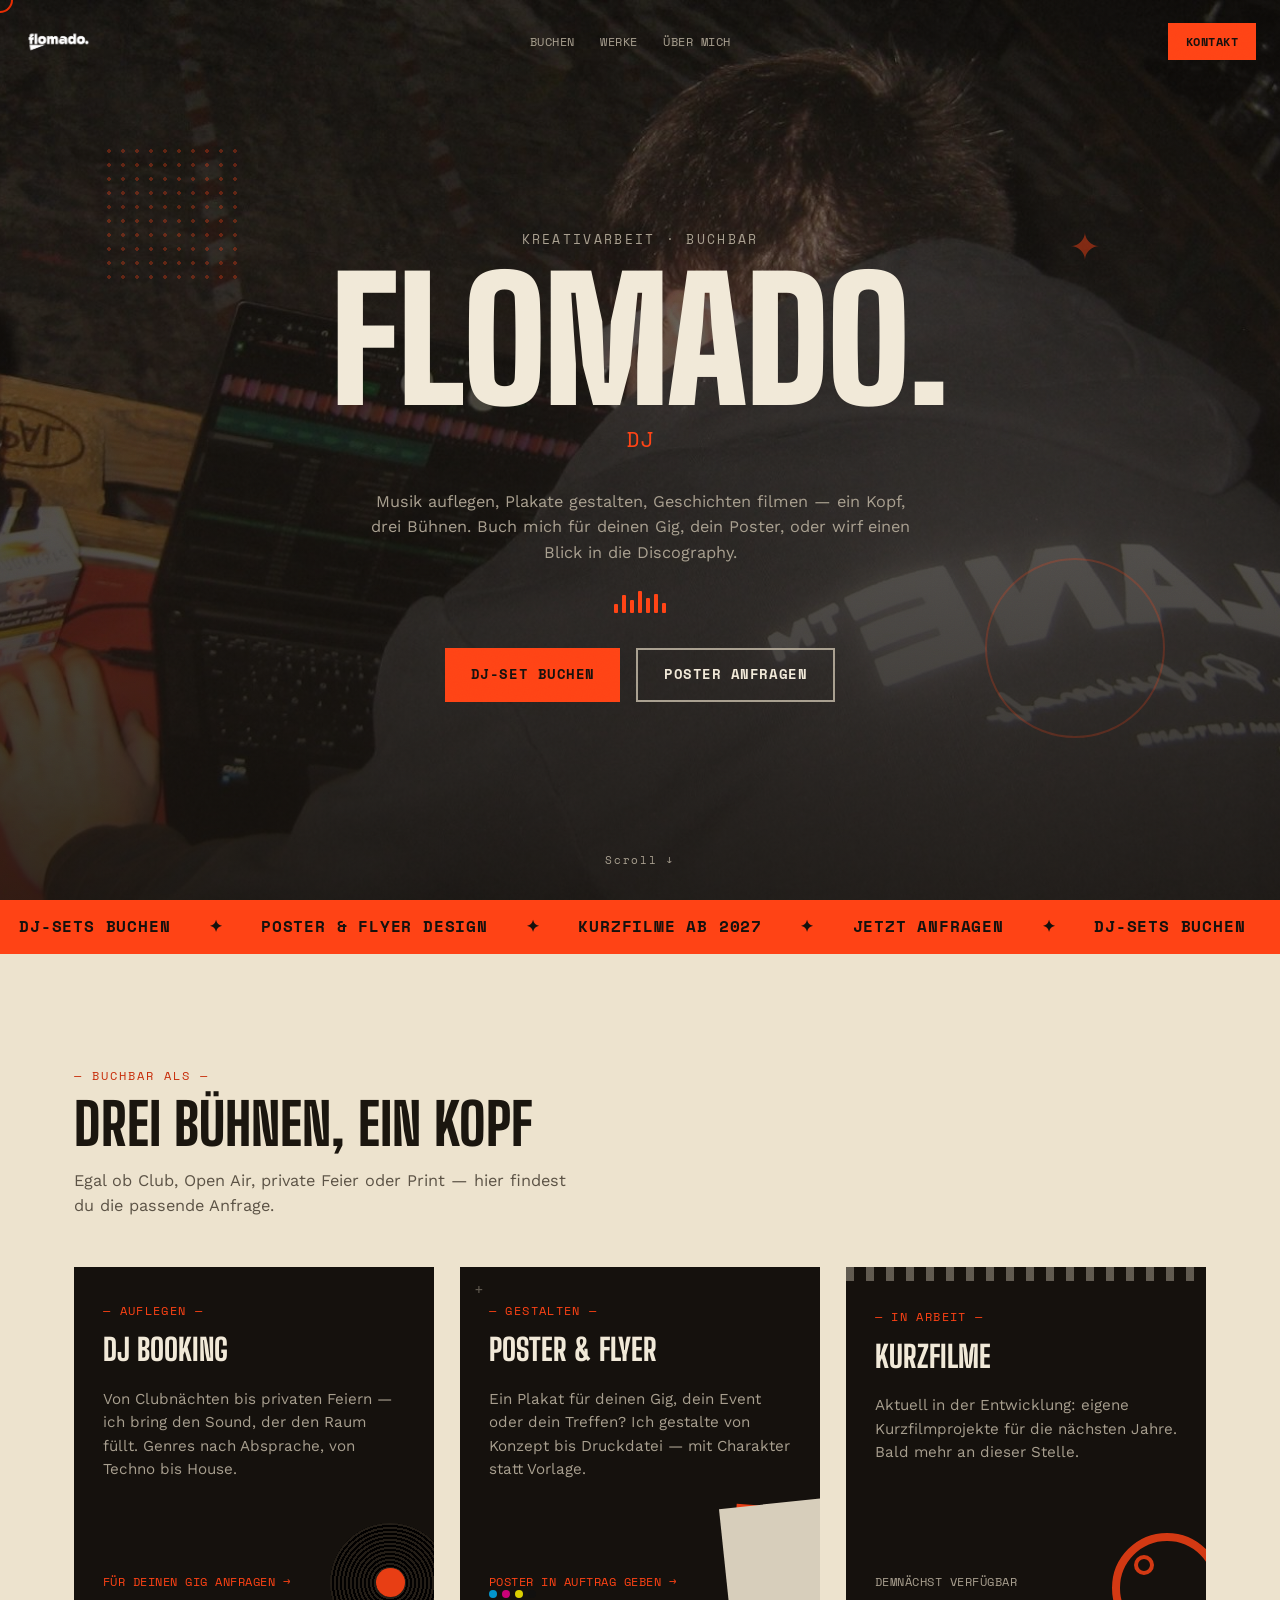
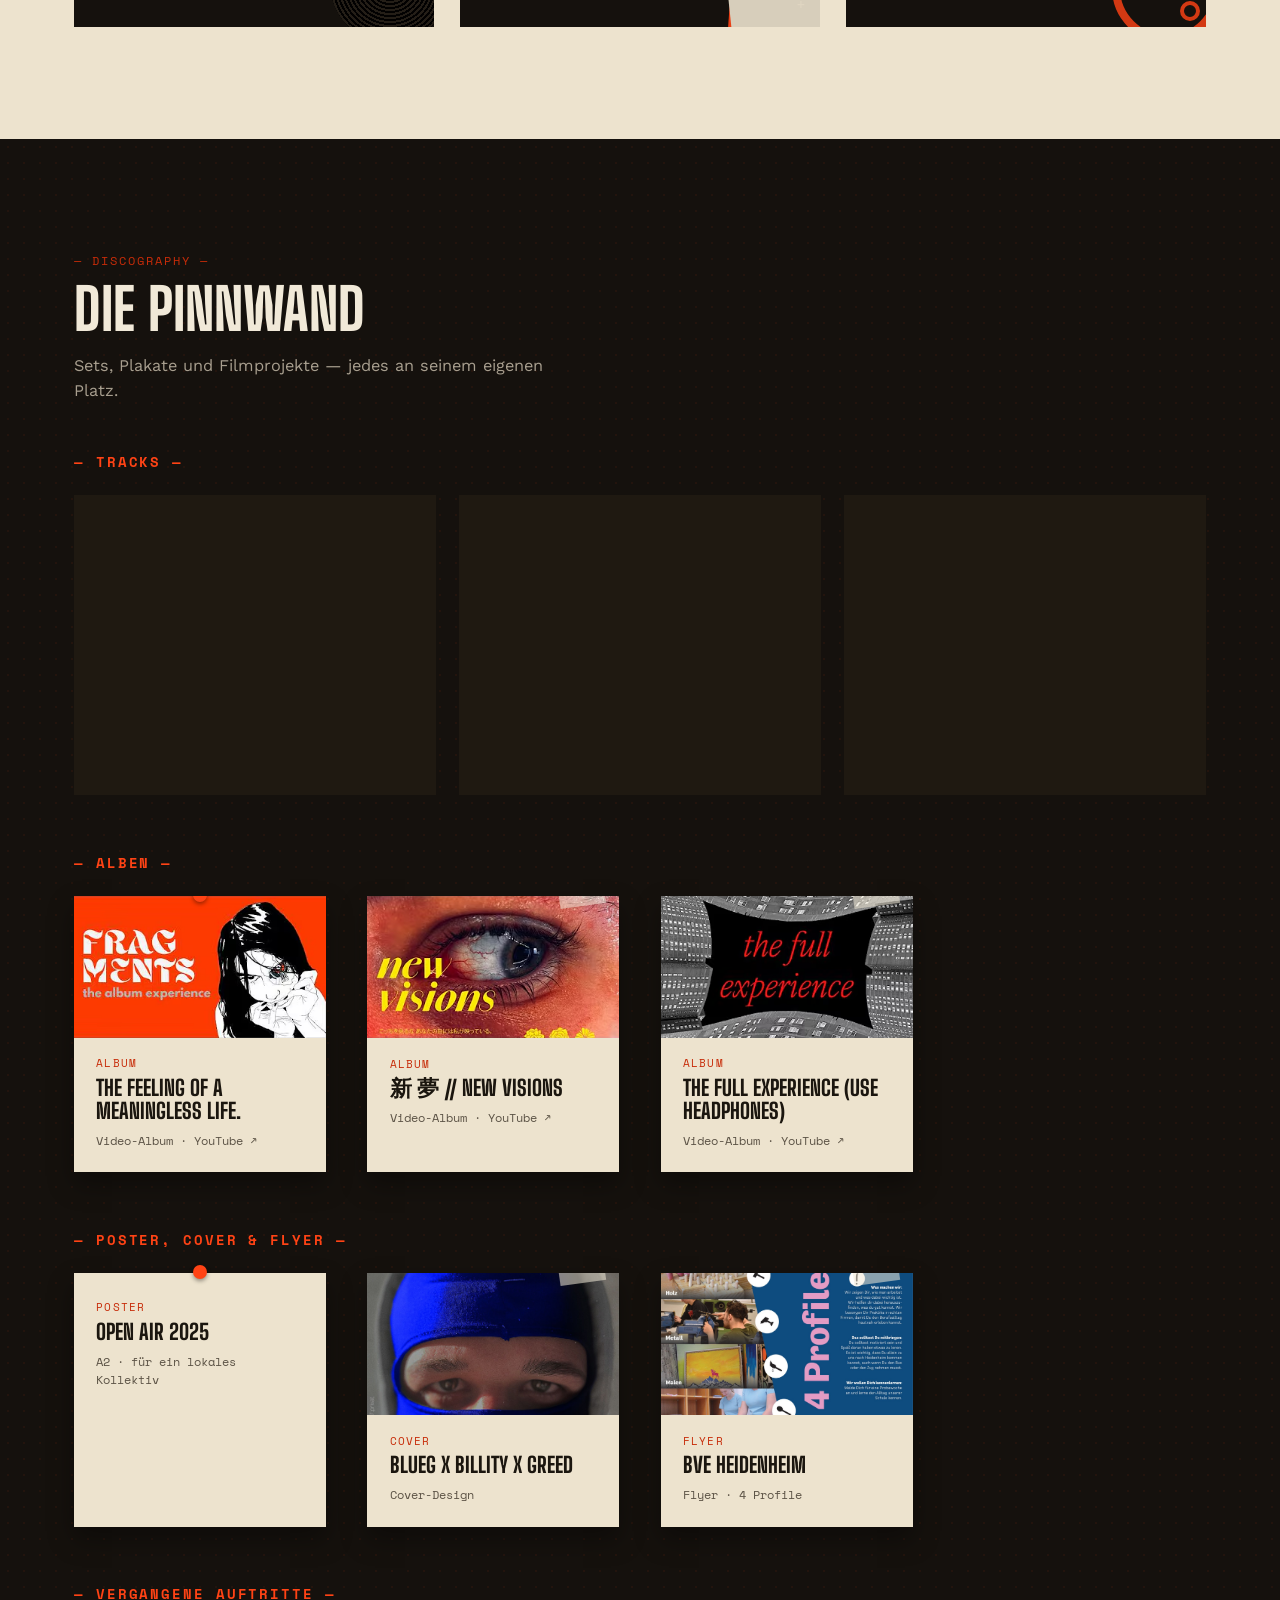
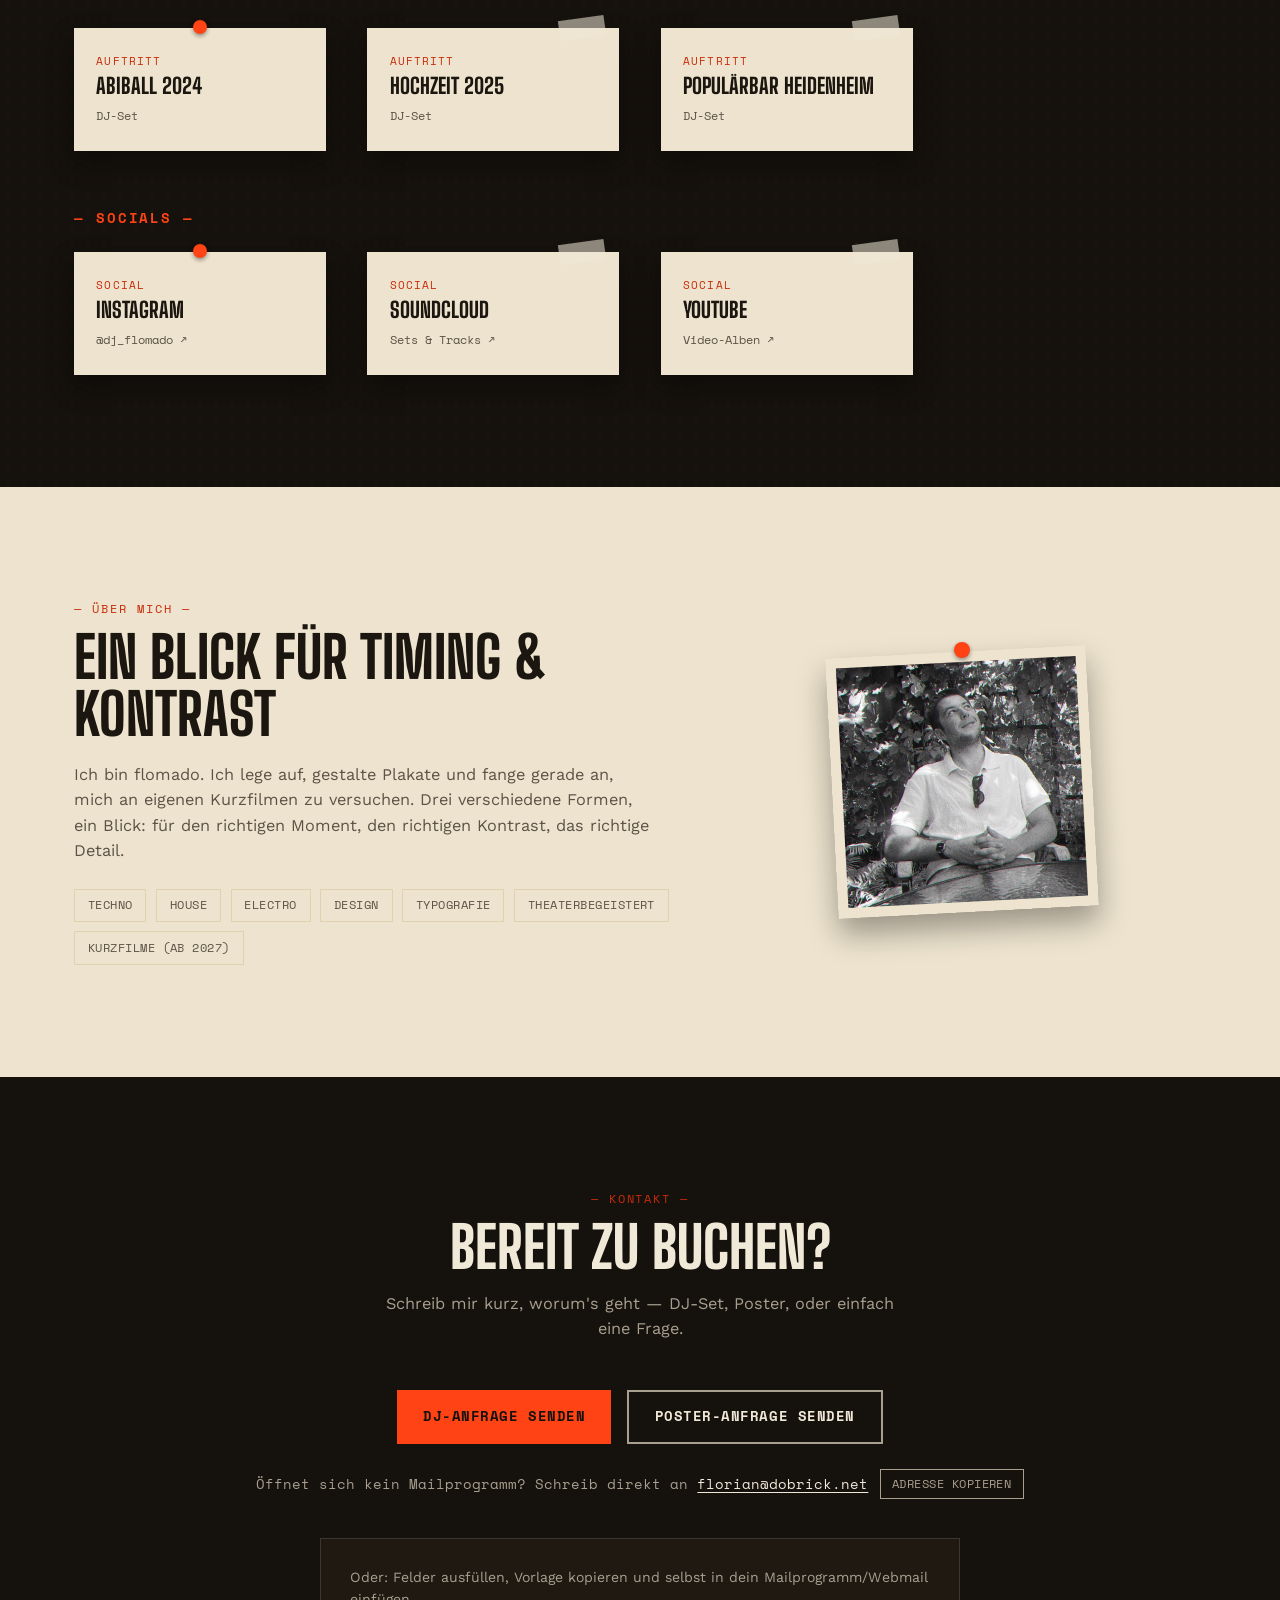
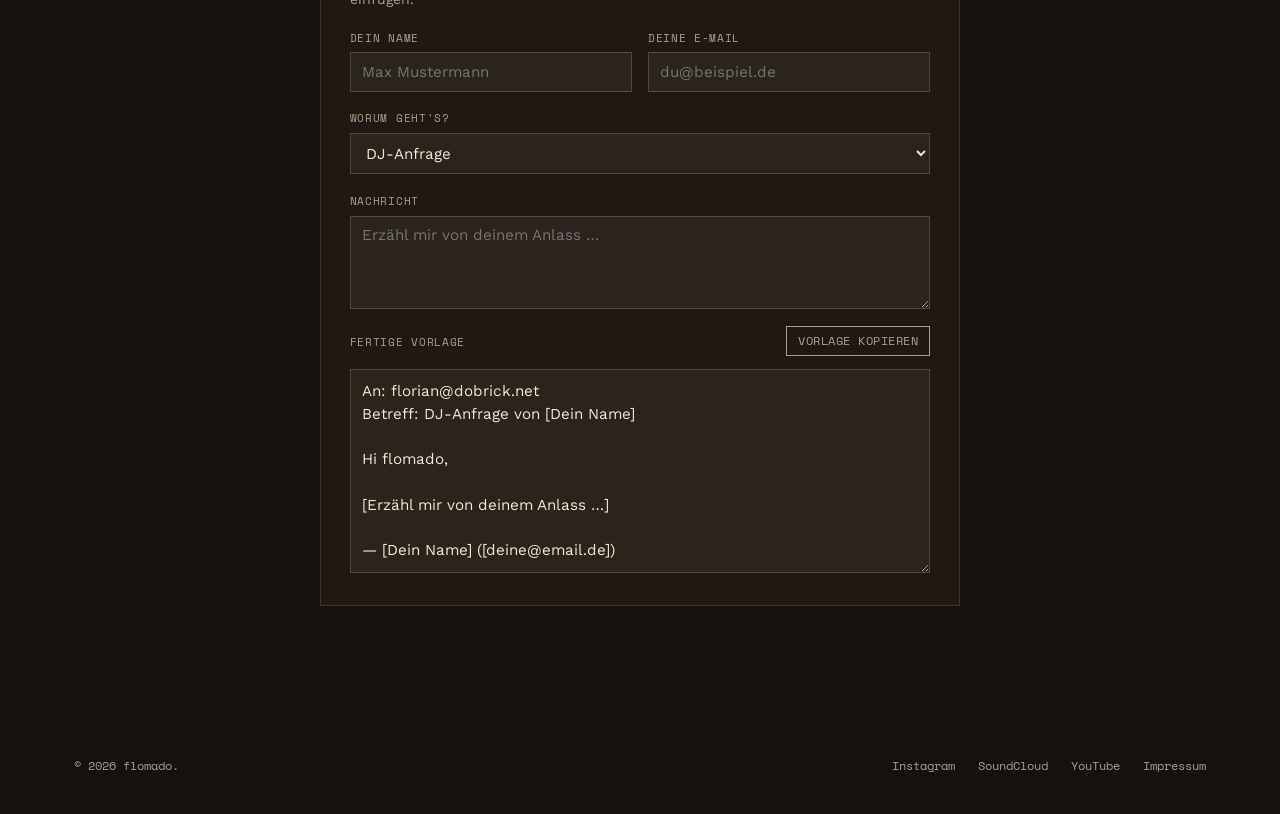
==== index.html @ 6c59514d "Smooth out mousemove-driven animations .btn and .nav__cta had no transform in their transition list," ====
<!DOCTYPE html>
<html lang="de">
<head>
<meta charset="UTF-8">
<meta name="viewport" content="width=device-width, initial-scale=1.0">
<title>flomado. — DJ, Posterdesign &amp; Film</title>
<meta name="description" content="flomado. — buchbar als DJ und Posterdesigner, mit Discography aus Tracks, Plakaten und kommenden Kurzfilmen.">
<link rel="preconnect" href="https://fonts.googleapis.com">
<link rel="preconnect" href="https://fonts.gstatic.com" crossorigin>
<link href="https://fonts.googleapis.com/css2?family=Big+Shoulders+Display:wght@600;700;800;900&family=Work+Sans:wght@400;500;600;700&family=Space+Mono:wght@400;700&display=swap" rel="stylesheet">
<style>
  :root{
    --ink:#15110d;
    --ink-2:#1f1911;
    --paper:#ede3ce;
    --paper-2:#e0d2af;
    --blaze:#ff4315;
    --blaze-2:#c72c09;
    --text-ink:#1b160f;
    --text-ink-muted:#5c5346;
    --text-paper:#f1e9d8;
    --text-paper-muted:#a89f8f;
    --container:1180px;
    --font-display:'Big Shoulders Display', sans-serif;
    --font-body:'Work Sans', sans-serif;
    --font-mono:'Space Mono', monospace;
  }

  *,*::before,*::after{box-sizing:border-box;}
  html{scroll-behavior:smooth;}
  body{
    margin:0;
    background:var(--paper);
    color:var(--text-ink);
    font-family:var(--font-body);
    line-height:1.55;
    overflow-x:hidden;
  }
  img,svg{display:block;max-width:100%;}
  a{color:inherit;text-decoration:none;}
  button{font:inherit;color:inherit;background:none;border:none;cursor:pointer;}
  h1,h2,h3,p{margin:0;}
  ::selection{background:var(--blaze);color:var(--ink);}
  *:focus-visible{outline:3px solid var(--blaze);outline-offset:3px;}

  .wrap{max-width:var(--container);margin-inline:auto;padding-inline:1.5rem;}

  /* custom cursor */
  .cursor{
    position:fixed;top:0;left:0;width:26px;height:26px;
    border:2px solid var(--blaze);border-radius:50%;
    pointer-events:none;z-index:999;
    transform:translate(-50%,-50%);
    transition:width .2s,height .2s,background .2s;
    mix-blend-mode:difference;
    will-change:transform;
  }
  .cursor.is-active{width:54px;height:54px;background:var(--blaze);}

  /* grain overlay */
  .grain{
    position:fixed;inset:0;pointer-events:none;z-index:998;opacity:.06;mix-blend-mode:overlay;
    background-image:url("data:image/svg+xml,%3Csvg xmlns='http://www.w3.org/2000/svg'%3E%3Cfilter id='n'%3E%3CfeTurbulence type='fractalNoise' baseFrequency='0.85' numOctaves='2' stitchTiles='stitch'/%3E%3C/filter%3E%3Crect width='100%25' height='100%25' filter='url(%23n)'/%3E%3C/svg%3E");
    background-size:160px 160px;
  }

  /* nav */
  .nav{
    position:fixed;top:0;left:0;right:0;z-index:100;
    display:flex;align-items:center;justify-content:space-between;
    padding:1.1rem 1.5rem;
    background:transparent;
    transition:background .3s, backdrop-filter .3s;
  }
  .nav.is-scrolled{background:rgba(21,17,13,.88);backdrop-filter:blur(6px);}
  .nav__logo{display:flex;align-items:center;}
  .nav__logo img{height:48px;width:auto;display:block;}
  .nav__links{display:flex;gap:1.6rem;}
  .nav__links a{font-family:var(--font-mono);font-size:.78rem;letter-spacing:.04em;color:var(--text-paper-muted);text-transform:uppercase;transition:color .2s;}
  .nav__links a:hover{color:var(--blaze);}
  .nav__cta{
    font-family:var(--font-mono);font-size:.78rem;letter-spacing:.04em;text-transform:uppercase;
    background:var(--blaze);color:var(--ink);padding:.55rem 1.1rem;font-weight:700;display:inline-block;
    transition:transform .25s cubic-bezier(.22,1,.36,1);
  }
  @media (max-width:720px){.nav__links{display:none;}}

  /* hero */
  .hero{
    position:relative;min-height:100svh;
    display:flex;flex-direction:column;align-items:center;justify-content:center;
    text-align:center;color:var(--text-paper);
    overflow:hidden;padding:6rem 1.5rem 4rem;
    background:linear-gradient(180deg, rgba(21,17,13,.55), rgba(21,17,13,.88)), url('images/flomado-set.jpg');
    background-size:cover;background-position:center 32%;
  }
  .hero__shape{position:absolute;pointer-events:none;transition:transform .4s cubic-bezier(.22,1,.36,1);will-change:transform;}
  .hero__shape--dots{top:16%;left:8%;width:140px;height:140px;background-image:radial-gradient(var(--blaze) 2px, transparent 2px);background-size:14px 14px;opacity:.3;}
  .hero__shape--ring{bottom:18%;right:9%;width:180px;height:180px;border:2px solid var(--blaze);border-radius:50%;opacity:.22;}
  .hero__shape--star{top:24%;right:14%;font-family:var(--font-mono);font-size:2.4rem;color:var(--blaze);opacity:.45;}

  .hero__eyebrow{font-family:var(--font-mono);text-transform:uppercase;letter-spacing:.18em;font-size:.8rem;color:var(--text-paper-muted);margin-bottom:1.2rem;}
  .hero__name{
    font-family:var(--font-display);font-weight:900;text-transform:uppercase;
    font-size:clamp(3.6rem, 15vw, 10.5rem);line-height:.86;letter-spacing:-.01em;
  }
  .hero__roles{height:2.6rem;overflow:hidden;position:relative;margin-top:.5rem;width:100%;
    font-family:var(--font-mono);font-size:clamp(1rem,2.6vw,1.4rem);letter-spacing:.05em;text-transform:uppercase;color:var(--blaze);}
  .hero__role{position:absolute;left:50%;top:0;transform:translate(-50%,60%);opacity:0;
    transition:transform .65s cubic-bezier(.22,1,.36,1),opacity .5s ease;white-space:nowrap;}
  .hero__role.is-current{transform:translate(-50%,0%);opacity:1;}
  .hero__role.is-prev{transform:translate(-50%,-60%);opacity:0;}

  .hero__sub{max-width:34rem;margin:1.6rem auto 0;color:var(--text-paper-muted);font-size:1.02rem;}
  .eq{display:flex;justify-content:center;align-items:flex-end;gap:4px;height:22px;margin:1.6rem 0 0;}
  .eq span{width:4px;background:var(--blaze);border-radius:1px;animation:eq 1.2s ease-in-out infinite;}
  .eq span:nth-child(1){height:40%;animation-delay:-1.1s;}
  .eq span:nth-child(2){height:80%;animation-delay:-.9s;}
  .eq span:nth-child(3){height:55%;animation-delay:-.7s;}
  .eq span:nth-child(4){height:100%;animation-delay:-.5s;}
  .eq span:nth-child(5){height:65%;animation-delay:-.3s;}
  .eq span:nth-child(6){height:85%;animation-delay:-.15s;}
  .eq span:nth-child(7){height:45%;animation-delay:0s;}
  @keyframes eq{0%,100%{transform:scaleY(.3);}50%{transform:scaleY(1);}}
  .hero__ctas{display:flex;gap:1rem;flex-wrap:wrap;justify-content:center;margin-top:2.2rem;}
  .btn{font-family:var(--font-mono);text-transform:uppercase;letter-spacing:.04em;font-size:.85rem;font-weight:700;
    padding:.9rem 1.6rem;display:inline-flex;align-items:center;gap:.5rem;
    transition:background .2s,color .2s,border-color .2s,transform .25s cubic-bezier(.22,1,.36,1);}
  .btn--solid{background:var(--blaze);color:var(--ink);}
  .btn--solid:hover{background:var(--text-paper);}
  .btn--outline{border:2px solid var(--text-paper-muted);color:var(--text-paper);}
  .btn--outline:hover{border-color:var(--blaze);color:var(--blaze);}

  .hero__scroll{position:absolute;bottom:2rem;left:50%;transform:translateX(-50%);
    font-family:var(--font-mono);font-size:.7rem;letter-spacing:.15em;color:var(--text-paper-muted);
    display:flex;flex-direction:column;align-items:center;gap:.4rem;animation:bob 2.4s ease-in-out infinite;}
  @keyframes bob{0%,100%{transform:translate(-50%,0);}50%{transform:translate(-50%,8px);}}

  /* marquee */
  .marquee{background:var(--blaze);overflow:hidden;padding:.9rem 0;}
  .marquee__track{display:flex;width:max-content;animation:marquee 22s linear infinite;}
  .marquee__group{display:flex;flex-shrink:0;}
  .marquee__group span{font-family:var(--font-mono);font-weight:700;text-transform:uppercase;letter-spacing:.05em;
    font-size:1rem;color:var(--ink);padding:0 1.2rem;white-space:nowrap;}
  @keyframes marquee{from{transform:translateX(0);}to{transform:translateX(-50%);}}

  /* sections */
  .section{padding:7rem 0;}
  .section__head{max-width:38rem;margin-bottom:3rem;}
  .section__eyebrow{font-family:var(--font-mono);text-transform:uppercase;letter-spacing:.16em;font-size:.78rem;color:var(--blaze-2);margin-bottom:.6rem;}
  .section__title{font-family:var(--font-display);font-weight:800;text-transform:uppercase;font-size:clamp(2.2rem,5vw,3.6rem);line-height:1;}
  .section__text{margin-top:1rem;color:var(--text-ink-muted);font-size:1.02rem;max-width:32rem;}

  .cards{display:grid;grid-template-columns:repeat(3,1fr);gap:1.6rem;}
  @media (max-width:920px){.cards{grid-template-columns:1fr;}}
  .card{background:var(--ink);color:var(--text-paper);padding:2.2rem 1.8rem;position:relative;overflow:hidden;
    display:flex;flex-direction:column;min-height:360px;}
  .card__eyebrow{font-family:var(--font-mono);font-size:.72rem;letter-spacing:.12em;text-transform:uppercase;color:var(--blaze);}
  .card__title{font-family:var(--font-display);font-weight:800;text-transform:uppercase;font-size:1.9rem;margin-top:.4rem;}
  .card__text{margin-top:.9rem;color:var(--text-paper-muted);font-size:.95rem;flex:1;}
  .card__cta{margin-top:1.4rem;font-family:var(--font-mono);font-size:.78rem;text-transform:uppercase;letter-spacing:.04em;color:var(--blaze);display:inline-flex;align-items:center;gap:.4rem;transition:color .2s;}
  .card__cta:hover{color:var(--text-paper);}
  .card__visual{position:absolute;right:-1rem;bottom:-1rem;opacity:.9;}
  .crop{position:absolute;font-family:var(--font-mono);font-size:1rem;color:var(--text-paper-muted);opacity:.5;line-height:1;}
  .crop--tl{top:.9rem;left:.9rem;}
  .crop--br{bottom:.9rem;right:.9rem;}
  .cmyk{display:flex;gap:5px;position:absolute;left:1.8rem;bottom:1.8rem;}
  .cmyk span{width:8px;height:8px;border-radius:50%;opacity:.85;}

  .vinyl{width:120px;height:120px;border-radius:50%;position:relative;
    background:repeating-radial-gradient(circle at center, #000 0 2px, #262019 2px 4px);
    animation:spin 6s linear infinite;}
  .vinyl::after{content:'';position:absolute;inset:38%;background:var(--blaze);border-radius:50%;}
  @keyframes spin{to{transform:rotate(360deg);}}

  .poster-mock{width:110px;height:140px;position:relative;}
  .poster-mock span{position:absolute;inset:0;background:var(--paper);transform:rotate(-6deg);transition:transform .4s;}
  .poster-mock span:nth-child(2){background:var(--blaze);transform:rotate(4deg) translate(6px,4px);z-index:-1;}
  .card:hover .poster-mock span:first-child{transform:rotate(-14deg) translate(-8px,-6px);}

  .reel{width:110px;height:110px;border-radius:50%;border:8px solid var(--blaze);position:relative;opacity:.9;}
  .reel::before,.reel::after{content:'';position:absolute;width:20px;height:20px;background:var(--ink);border:4px solid var(--blaze);border-radius:50%;}
  .reel::before{top:14px;left:14px;}
  .reel::after{bottom:14px;right:14px;}
  .card--film .card__cta{color:var(--text-paper-muted);}
  .card--film{padding-top:2.6rem;}
  .card--film::before{content:'';position:absolute;top:0;left:0;right:0;height:14px;background-image:repeating-linear-gradient(to right, var(--paper) 0 8px, transparent 8px 20px);opacity:.35;}

  /* discography wall */
  .wall-section{background:var(--ink);color:var(--text-paper);position:relative;}
  .wall-section::before{content:'';position:absolute;inset:0;pointer-events:none;opacity:.06;background-image:radial-gradient(var(--blaze) 1px, transparent 1px);background-size:16px 16px;}
  .wall-section .wrap{position:relative;z-index:1;}
  .wall-section .section__title{color:var(--text-paper);}
  .wall-section .section__text{color:var(--text-paper-muted);}

  .wall-group{margin-bottom:3.6rem;}
  .wall-group:last-child{margin-bottom:0;}
  .wall-group__title{font-family:var(--font-mono);text-transform:uppercase;letter-spacing:.14em;font-size:.85rem;color:var(--blaze);margin-bottom:1.4rem;}

  .track-grid{display:grid;grid-template-columns:repeat(3,1fr);gap:1.4rem;}
  @media (max-width:820px){.track-grid{grid-template-columns:1fr;}}
  .track-embed{background:var(--ink-2);overflow:hidden;line-height:0;}
  .track-embed iframe{display:block;border:none;width:100%;}

  .wall{display:grid;grid-template-columns:repeat(auto-fill,minmax(230px,1fr));gap:2.6rem;}
  .flyer{display:block;background:var(--paper);color:var(--text-ink);padding:1.6rem 1.4rem;position:relative;
    transform:rotate(var(--r,-2deg));transition:transform .25s ease;box-shadow:0 12px 24px rgba(0,0,0,.35);}
  .flyer::before{content:'';position:absolute;top:-8px;left:50%;transform:translateX(-50%);
    width:14px;height:14px;border-radius:50%;background:var(--blaze);box-shadow:0 2px 4px rgba(0,0,0,.4);}
  .flyer--tape::before{display:none;}
  .flyer--tape::after{content:'';position:absolute;top:-10px;right:14px;width:46px;height:20px;
    background:rgba(241,233,216,.55);transform:rotate(-8deg);}
  .flyer__eyebrow{font-family:var(--font-mono);font-size:.68rem;letter-spacing:.1em;text-transform:uppercase;color:var(--blaze-2);}
  .flyer__title{font-family:var(--font-display);font-weight:800;text-transform:uppercase;font-size:1.35rem;margin-top:.3rem;line-height:1.05;}
  .flyer__meta{font-family:var(--font-mono);font-size:.72rem;color:var(--text-ink-muted);margin-top:.6rem;}

  .flyer--album{padding:0;overflow:hidden;}
  .flyer--album .flyer__cover{width:100%;aspect-ratio:16/9;object-fit:cover;display:block;}
  .flyer--album .flyer__eyebrow{margin-top:1.1rem;padding-inline:1.4rem;}
  .flyer--album .flyer__title{padding-inline:1.4rem;}
  .flyer--album .flyer__meta{padding:0 1.4rem 1.4rem;}

  /* about */
  .about{display:grid;grid-template-columns:1.1fr .9fr;gap:3rem;align-items:center;}
  @media (max-width:820px){.about{grid-template-columns:1fr;}}
  .about__tags{display:flex;flex-wrap:wrap;gap:.6rem;margin-top:1.6rem;}
  .tag{font-family:var(--font-mono);font-size:.74rem;text-transform:uppercase;letter-spacing:.04em;border:1px solid var(--paper-2);padding:.4rem .8rem;color:var(--text-ink-muted);}
  .about__photo{max-width:260px;margin-inline:auto;position:relative;}
  .about__photo::before{content:'';position:absolute;top:-10px;left:50%;transform:translateX(-50%);width:16px;height:16px;border-radius:50%;background:var(--blaze);box-shadow:0 2px 4px rgba(0,0,0,.4);z-index:2;}
  .about__photo img{width:100%;display:block;border:10px solid var(--paper);box-shadow:0 16px 30px rgba(0,0,0,.35);transform:rotate(-3deg);transition:transform .3s;}
  .about__photo:hover img{transform:rotate(0deg) scale(1.02);}

  /* contact */
  .contact{background:var(--ink);color:var(--text-paper);text-align:center;}
  .contact .section__head{margin-inline:auto;}
  .contact .section__title{color:var(--text-paper);}
  .contact .section__text{color:var(--text-paper-muted);margin-inline:auto;}
  .contact__ctas{display:flex;gap:1rem;justify-content:center;flex-wrap:wrap;margin-top:2rem;}
  .contact__fallback{margin-top:1.6rem;font-family:var(--font-mono);font-size:.85rem;color:var(--text-paper-muted);
    display:flex;gap:.7rem;align-items:center;justify-content:center;flex-wrap:wrap;}
  .contact__fallback a{color:var(--text-paper);text-decoration:underline;text-underline-offset:3px;}
  .contact__fallback a:hover{color:var(--blaze);}
  .copy-btn{border:1px solid var(--text-paper-muted);color:var(--text-paper-muted);padding:.3rem .7rem;font-family:inherit;font-size:.75rem;
    text-transform:uppercase;letter-spacing:.04em;transition:border-color .2s,color .2s;}
  .copy-btn:hover{border-color:var(--blaze);color:var(--blaze);}
  .copy-btn.is-copied{border-color:var(--blaze);color:var(--blaze);}

  .mail-template{
    margin:2.4rem auto 0;max-width:640px;text-align:left;
    background:var(--ink-2);border:1px solid rgba(241,233,216,.14);padding:1.8rem 1.8rem 2rem;
  }
  .mail-template__intro{font-size:.88rem;color:var(--text-paper-muted);margin:0;}
  .mail-template__row{display:grid;grid-template-columns:1fr 1fr;gap:1rem;}
  @media (max-width:560px){.mail-template__row{grid-template-columns:1fr;}}
  .mail-template label{
    display:flex;flex-direction:column;gap:.4rem;margin-top:1.1rem;
    font-family:var(--font-mono);font-size:.7rem;text-transform:uppercase;letter-spacing:.06em;color:var(--text-paper-muted);
  }
  .mail-template input,.mail-template select,.mail-template textarea{
    font-family:var(--font-body);font-size:.95rem;color:var(--text-paper);
    background:rgba(241,233,216,.05);border:1px solid rgba(241,233,216,.18);padding:.6rem .7rem;resize:vertical;
  }
  .mail-template input:focus,.mail-template select:focus,.mail-template textarea:focus{outline:none;border-color:var(--blaze);}
  .mail-template__output-label{display:flex;align-items:center;justify-content:space-between;gap:1rem;flex-wrap:wrap;}
  .mail-template__output{
    width:100%;margin-top:.4rem;font-family:var(--font-mono);font-size:.8rem;line-height:1.5;
    background:rgba(0,0,0,.28);color:var(--text-paper-muted);white-space:pre-wrap;
  }

  footer{background:var(--ink);color:var(--text-paper-muted);padding:2.4rem 0;font-family:var(--font-mono);font-size:.78rem;}
  .footer__row{display:flex;justify-content:space-between;flex-wrap:wrap;gap:1rem;align-items:center;}
  .footer__links a{color:var(--text-paper-muted);margin-left:1rem;transition:color .2s;}
  .footer__links a:hover{color:var(--blaze);}

  .reveal{opacity:0;transform:translateY(24px);transition:opacity .7s ease,transform .7s ease;}
  .reveal.is-visible{opacity:1;transform:translateY(0);}

  @media (prefers-reduced-motion: reduce){
    html{scroll-behavior:auto;}
    .marquee__track{animation:none;}
    .marquee__group:nth-child(2){display:none;}
    .vinyl{animation:none;}
    .eq span{animation:none;}
    .hero__scroll{animation:none;}
    .reveal{opacity:1;transform:none;transition:none;}
    .cursor{display:none;}
  }
  @media (pointer:coarse){.cursor{display:none;}}
</style>
</head>
<body>
<div class="grain"></div>
<div class="cursor" id="cursor" aria-hidden="true"></div>

<header class="nav" id="nav">
  <a href="#top" class="nav__logo"><img src="images/logo-flomado-white.png" alt="flomado."></a>
  <nav class="nav__links">
    <a href="#buchen">Buchen</a>
    <a href="#werke">Werke</a>
    <a href="#ueber-mich">Über mich</a>
  </nav>
  <a href="#kontakt" class="nav__cta magnetic">Kontakt</a>
</header>

<main id="top">
  <section class="hero">
    <div class="hero__shape hero__shape--dots" data-depth="0.6" aria-hidden="true"></div>
    <div class="hero__shape hero__shape--ring" data-depth="0.3" aria-hidden="true"></div>
    <div class="hero__shape hero__shape--star" data-depth="0.8" aria-hidden="true">✦</div>

    <p class="hero__eyebrow">Kreativarbeit · buchbar</p>
    <h1 class="hero__name">flomado.</h1>
    <div class="hero__roles" id="roleCycler">
      <span class="hero__role is-current">DJ</span>
    </div>
    <p class="hero__sub">Musik auflegen, Plakate gestalten, Geschichten filmen — ein Kopf, drei Bühnen. Buch mich für deinen Gig, dein Poster, oder wirf einen Blick in die Discography.</p>
    <div class="eq" aria-hidden="true"><span></span><span></span><span></span><span></span><span></span><span></span><span></span></div>
    <div class="hero__ctas">
      <a href="#buchen" class="btn btn--solid magnetic">DJ-Set buchen</a>
      <a href="#buchen" class="btn btn--outline magnetic">Poster anfragen</a>
    </div>
    <div class="hero__scroll">Scroll ↓</div>
  </section>

  <div class="marquee" aria-hidden="true">
    <div class="marquee__track">
      <div class="marquee__group">
        <span>DJ-Sets buchen</span><span>✦</span><span>Poster &amp; Flyer Design</span><span>✦</span><span>Kurzfilme ab 2027</span><span>✦</span><span>Jetzt anfragen</span><span>✦</span>
      </div>
      <div class="marquee__group">
        <span>DJ-Sets buchen</span><span>✦</span><span>Poster &amp; Flyer Design</span><span>✦</span><span>Kurzfilme ab 2027</span><span>✦</span><span>Jetzt anfragen</span><span>✦</span>
      </div>
    </div>
  </div>

  <section class="section" id="buchen">
    <div class="wrap">
      <div class="section__head reveal">
        <p class="section__eyebrow">— Buchbar als —</p>
        <h2 class="section__title">Drei Bühnen, ein Kopf</h2>
        <p class="section__text">Egal ob Club, Open Air, private Feier oder Print — hier findest du die passende Anfrage.</p>
      </div>

      <div class="cards">
        <article class="card reveal">
          <p class="card__eyebrow">— Auflegen —</p>
          <h3 class="card__title">DJ Booking</h3>
          <p class="card__text">Von Clubnächten bis privaten Feiern — ich bring den Sound, der den Raum füllt. Genres nach Absprache, von Techno bis House.</p>
          <a href="#kontakt" class="card__cta">Für deinen Gig anfragen →</a>
          <div class="card__visual"><div class="vinyl"></div></div>
        </article>

        <article class="card reveal">
          <span class="crop crop--tl" aria-hidden="true">+</span>
          <span class="crop crop--br" aria-hidden="true">+</span>
          <p class="card__eyebrow">— Gestalten —</p>
          <h3 class="card__title">Poster &amp; Flyer</h3>
          <p class="card__text">Ein Plakat für deinen Gig, dein Event oder dein Treffen? Ich gestalte von Konzept bis Druckdatei — mit Charakter statt Vorlage.</p>
          <a href="#kontakt" class="card__cta">Poster in Auftrag geben →</a>
          <div class="cmyk" aria-hidden="true"><span style="background:#00AEEF"></span><span style="background:#EC008C"></span><span style="background:#FFF200"></span><span style="background:#101010"></span></div>
          <div class="card__visual"><div class="poster-mock"><span></span><span></span></div></div>
        </article>

        <article class="card card--film reveal">
          <p class="card__eyebrow">— In Arbeit —</p>
          <h3 class="card__title">Kurzfilme</h3>
          <p class="card__text">Aktuell in der Entwicklung: eigene Kurzfilmprojekte für die nächsten Jahre. Bald mehr an dieser Stelle.</p>
          <span class="card__cta">Demnächst verfügbar</span>
          <div class="card__visual"><div class="reel"></div></div>
        </article>
      </div>
    </div>
  </section>

  <section class="section wall-section" id="werke">
    <div class="wrap">
      <div class="section__head reveal">
        <p class="section__eyebrow">— Discography —</p>
        <h2 class="section__title">Die Pinnwand</h2>
        <p class="section__text">Sets, Plakate und Filmprojekte — jedes an seinem eigenen Platz.</p>
      </div>

      <div class="wall-group">
        <h3 class="wall-group__title reveal">— Tracks —</h3>
        <div class="track-grid reveal">
          <div class="track-embed">
            <iframe title="Undankbar (Makko Techno)" width="100%" height="300" scrolling="no" frameborder="no" allow="autoplay"
              src="https://w.soundcloud.com/player/?url=https%3A%2F%2Fsoundcloud.com%2Fuser-228549752%2Fundankbar-makko-techno&color=%23ff4315&auto_play=false&show_artwork=true&visual=true"></iframe>
          </div>
          <div class="track-embed">
            <iframe title="Maske Weg (Souly Techno Extended Version)" width="100%" height="300" scrolling="no" frameborder="no" allow="autoplay"
              src="https://w.soundcloud.com/player/?url=https%3A%2F%2Fsoundcloud.com%2Fuser-228549752%2Fmaske-weg-souly-technoextended-versionmp3&color=%23ff4315&auto_play=false&show_artwork=true&visual=true"></iframe>
          </div>
          <div class="track-embed">
            <iframe title="Leuchtturm (Nena Techno)" width="100%" height="300" scrolling="no" frameborder="no" allow="autoplay"
              src="https://w.soundcloud.com/player/?url=https%3A%2F%2Fsoundcloud.com%2Fuser-228549752%2Fleuchtturm-nena-techno&color=%23ff4315&auto_play=false&show_artwork=true&visual=true"></iframe>
          </div>
        </div>
      </div>

      <div class="wall-group">
        <h3 class="wall-group__title reveal">— Alben —</h3>
        <div class="wall">
          <a class="flyer flyer--album tilt reveal" href="https://youtu.be/rwVDfogp5N8" target="_blank" rel="noopener" style="--r:3deg">
            <img class="flyer__cover" src="images/the-feeling-of-a-meaningless-life-cover.avif" alt="Cover: the feeling of a meaningless life." loading="lazy">
            <p class="flyer__eyebrow">Album</p>
            <h3 class="flyer__title">the feeling of a meaningless life.</h3>
            <p class="flyer__meta">Video-Album · YouTube ↗</p>
          </a>
          <a class="flyer flyer--album flyer--tape tilt reveal" href="https://youtu.be/vcFP0tjl6NA" target="_blank" rel="noopener" style="--r:-3deg">
            <img class="flyer__cover" src="images/new-visions-cover.avif" alt="Cover: 新 夢 // new visions" loading="lazy">
            <p class="flyer__eyebrow">Album</p>
            <h3 class="flyer__title">新 夢 // new visions</h3>
            <p class="flyer__meta">Video-Album · YouTube ↗</p>
          </a>
          <a class="flyer flyer--album flyer--tape tilt reveal" href="https://youtu.be/VRcKOVGKwSw" target="_blank" rel="noopener" style="--r:2deg">
            <img class="flyer__cover" src="images/the-full-experience-cover.avif" alt="Cover: the full experience (use headphones)" loading="lazy">
            <p class="flyer__eyebrow">Album</p>
            <h3 class="flyer__title">the full experience (use headphones)</h3>
            <p class="flyer__meta">Video-Album · YouTube ↗</p>
          </a>
        </div>
      </div>

      <div class="wall-group">
        <h3 class="wall-group__title reveal">— Poster, Cover & Flyer —</h3>
        <div class="wall">
          <div class="flyer tilt reveal" style="--r:4deg">
            <p class="flyer__eyebrow">Poster</p>
            <h3 class="flyer__title">Open Air 2025</h3>
            <p class="flyer__meta">A2 · für ein lokales Kollektiv</p>
          </div>
          <div class="flyer flyer--album flyer--tape tilt reveal" style="--r:-4deg">
            <img class="flyer__cover" src="images/cover-blueg-billity-greed.jpg" alt="Cover: BlueG x Billity x Greed" loading="lazy">
            <p class="flyer__eyebrow">Cover</p>
            <h3 class="flyer__title">BlueG x Billity x Greed</h3>
            <p class="flyer__meta">Cover-Design</p>
          </div>
          <div class="flyer flyer--album flyer--tape tilt reveal" style="--r:-2deg">
            <img class="flyer__cover" src="images/flyer-bve-heidenheim.jpg" alt="Flyer: BVE Heidenheim – 4 Profile" loading="lazy">
            <p class="flyer__eyebrow">Flyer</p>
            <h3 class="flyer__title">BVE Heidenheim</h3>
            <p class="flyer__meta">Flyer · 4 Profile</p>
          </div>
        </div>
      </div>

      <div class="wall-group">
        <h3 class="wall-group__title reveal">— Vergangene Auftritte —</h3>
        <div class="wall">
          <div class="flyer tilt reveal" style="--r:-5deg">
            <p class="flyer__eyebrow">Auftritt</p>
            <h3 class="flyer__title">Abiball 2024</h3>
            <p class="flyer__meta">DJ-Set</p>
          </div>
          <div class="flyer flyer--tape tilt reveal" style="--r:5deg">
            <p class="flyer__eyebrow">Auftritt</p>
            <h3 class="flyer__title">Hochzeit 2025</h3>
            <p class="flyer__meta">DJ-Set</p>
          </div>
          <div class="flyer flyer--tape tilt reveal" style="--r:-3deg">
            <p class="flyer__eyebrow">Auftritt</p>
            <h3 class="flyer__title">Populärbar Heidenheim</h3>
            <p class="flyer__meta">DJ-Set</p>
          </div>
        </div>
      </div>

      <div class="wall-group">
        <h3 class="wall-group__title reveal">— Socials —</h3>
        <div class="wall">
          <a class="flyer tilt reveal" href="https://www.instagram.com/dj_flomado/" target="_blank" rel="noopener" style="--r:-3deg">
            <p class="flyer__eyebrow">Social</p>
            <h3 class="flyer__title">Instagram</h3>
            <p class="flyer__meta">@dj_flomado ↗</p>
          </a>
          <a class="flyer flyer--tape tilt reveal" href="https://soundcloud.com/user-228549752" target="_blank" rel="noopener" style="--r:2deg">
            <p class="flyer__eyebrow">Social</p>
            <h3 class="flyer__title">SoundCloud</h3>
            <p class="flyer__meta">Sets & Tracks ↗</p>
          </a>
          <a class="flyer flyer--tape tilt reveal" href="https://www.youtube.com/@flomado." target="_blank" rel="noopener" style="--r:-2deg">
            <p class="flyer__eyebrow">Social</p>
            <h3 class="flyer__title">YouTube</h3>
            <p class="flyer__meta">Video-Alben ↗</p>
          </a>
        </div>
      </div>
    </div>
  </section>


  <section class="section" id="ueber-mich">
    <div class="wrap about">
      <div class="reveal">
        <p class="section__eyebrow">— Über mich —</p>
        <h2 class="section__title">Ein Blick für Timing &amp; Kontrast</h2>
        <p class="section__text" style="margin-top:1.2rem;max-width:36rem;">
          Ich bin flomado. Ich lege auf, gestalte Plakate und fange gerade an, mich an eigenen Kurzfilmen zu versuchen.
          Drei verschiedene Formen, ein Blick: für den richtigen Moment, den richtigen Kontrast, das richtige Detail.
        </p>
        <div class="about__tags">
          <span class="tag">Techno</span><span class="tag">House</span><span class="tag">Electro</span>
          <span class="tag">Design</span><span class="tag">Typografie</span>
          <span class="tag">Theaterbegeistert</span><span class="tag">Kurzfilme (ab 2027)</span>
        </div>
      </div>
      <div class="reveal about__photo">
        <img src="images/flomado-profil.jpeg" alt="flomado." loading="lazy">
      </div>
    </div>
  </section>

  <section class="section contact" id="kontakt">
    <div class="wrap">
      <div class="section__head">
        <p class="section__eyebrow reveal">— Kontakt —</p>
        <h2 class="section__title reveal">Bereit zu buchen?</h2>
        <p class="section__text reveal">Schreib mir kurz, worum's geht — DJ-Set, Poster, oder einfach eine Frage.</p>
      </div>
      <div class="contact__ctas reveal">
        <a href="mailto:florian@dobrick.net?subject=DJ-Anfrage" class="btn btn--solid magnetic">DJ-Anfrage senden</a>
        <a href="mailto:florian@dobrick.net?subject=Poster-Anfrage" class="btn btn--outline magnetic">Poster-Anfrage senden</a>
      </div>
      <p class="contact__fallback reveal">
        <span>Öffnet sich kein Mailprogramm? Schreib direkt an <a href="mailto:florian@dobrick.net">florian@dobrick.net</a></span>
        <button type="button" class="copy-btn" id="copy-email" data-email="florian@dobrick.net">Adresse kopieren</button>
      </p>

      <div class="mail-template reveal">
        <p class="mail-template__intro">Oder: Felder ausfüllen, Vorlage kopieren und selbst in dein Mailprogramm/Webmail einfügen.</p>

        <div class="mail-template__row">
          <label>Dein Name
            <input type="text" id="mt-name" placeholder="Max Mustermann">
          </label>
          <label>Deine E-Mail
            <input type="email" id="mt-email" placeholder="du@beispiel.de">
          </label>
        </div>

        <label>Worum geht's?
          <select id="mt-subject">
            <option value="DJ-Anfrage">DJ-Anfrage</option>
            <option value="Poster-Anfrage">Poster-Anfrage</option>
            <option value="Sonstiges">Sonstiges</option>
          </select>
        </label>

        <label>Nachricht
          <textarea id="mt-message" rows="4" placeholder="Erzähl mir von deinem Anlass …"></textarea>
        </label>

        <label>
          <span class="mail-template__output-label">
            <span>Fertige Vorlage</span>
            <button type="button" class="copy-btn" id="mt-copy">Vorlage kopieren</button>
          </span>
          <textarea class="mail-template__output" id="mt-output" rows="8" readonly onclick="this.select()"></textarea>
        </label>
      </div>
    </div>
  </section>
</main>

<footer>
  <div class="wrap footer__row">
    <span>© 2026 flomado.</span>
    <div class="footer__links">
      <a href="https://www.instagram.com/dj_flomado/" target="_blank" rel="noopener">Instagram</a>
      <a href="https://soundcloud.com/user-228549752" target="_blank" rel="noopener">SoundCloud</a>
      <a href="https://www.youtube.com/@flomado." target="_blank" rel="noopener">YouTube</a>
      <a href="#">Impressum</a>
    </div>
  </div>
</footer>

<script>
(function(){
  var reduceMotion = window.matchMedia('(prefers-reduced-motion: reduce)').matches;
  var isTouch = window.matchMedia('(pointer: coarse)').matches;

  var nav = document.getElementById('nav');
  window.addEventListener('scroll', function(){
    nav.classList.toggle('is-scrolled', window.scrollY > 40);
  });

  var cursor = document.getElementById('cursor');
  if(!isTouch && !reduceMotion){
    var cx=0, cy=0, tx=0, ty=0;
    window.addEventListener('mousemove', function(e){ tx = e.clientX; ty = e.clientY; });
    function loop(){
      cx += (tx-cx)*0.18; cy += (ty-cy)*0.18;
      cursor.style.transform = 'translate('+cx+'px, '+cy+'px) translate(-50%,-50%)';
      requestAnimationFrame(loop);
    }
    loop();
    document.querySelectorAll('a, button, .flyer').forEach(function(el){
      el.addEventListener('mouseenter', function(){ cursor.classList.add('is-active'); });
      el.addEventListener('mouseleave', function(){ cursor.classList.remove('is-active'); });
    });
  } else if(cursor) {
    cursor.style.display = 'none';
  }

  if(!isTouch && !reduceMotion){
    document.querySelectorAll('.magnetic').forEach(function(btn){
      btn.addEventListener('mousemove', function(e){
        var r = btn.getBoundingClientRect();
        var x = e.clientX - r.left - r.width/2;
        var y = e.clientY - r.top - r.height/2;
        btn.style.transform = 'translate('+(x*0.25)+'px, '+(y*0.35)+'px)';
      });
      btn.addEventListener('mouseleave', function(){ btn.style.transform=''; });
    });
  }

  if(!isTouch && !reduceMotion){
    var shapes = document.querySelectorAll('.hero__shape');
    var heroEl = document.querySelector('.hero');
    heroEl.addEventListener('mousemove', function(e){
      var w = window.innerWidth, h = window.innerHeight;
      var dx = (e.clientX - w/2)/w, dy = (e.clientY - h/2)/h;
      shapes.forEach(function(s){
        var depth = parseFloat(s.dataset.depth) || 0.5;
        s.style.transform = 'translate('+(dx*40*depth)+'px, '+(dy*40*depth)+'px)';
      });
    });
  }

  var roleWrap = document.getElementById('roleCycler');
  var roles = ['DJ', 'Posterdesigner', 'Filmemacher — ab 2027'];
  if(reduceMotion){
    roleWrap.innerHTML = '<span class="hero__role is-current">'+roles.join(' · ')+'</span>';
  } else {
    var i=0;
    setInterval(function(){
      i=(i+1)%roles.length;
      var old = roleWrap.querySelector('.hero__role');
      old.classList.add('is-prev');
      old.classList.remove('is-current');
      var next = document.createElement('span');
      next.className='hero__role is-current';
      next.textContent = roles[i];
      roleWrap.appendChild(next);
      setTimeout(function(){ old.remove(); }, 550);
    }, 2400);
  }

  function copyToClipboard(text, btn, defaultLabel){
    var done = function(){
      btn.textContent = 'Kopiert!';
      btn.classList.add('is-copied');
      setTimeout(function(){
        btn.textContent = defaultLabel;
        btn.classList.remove('is-copied');
      }, 2000);
    };
    if(navigator.clipboard && navigator.clipboard.writeText){
      navigator.clipboard.writeText(text).then(done).catch(function(){
        window.prompt('Manuell kopieren:', text);
      });
    } else {
      window.prompt('Manuell kopieren:', text);
    }
  }

  var copyBtn = document.getElementById('copy-email');
  if(copyBtn){
    copyBtn.addEventListener('click', function(){
      copyToClipboard(copyBtn.dataset.email, copyBtn, 'Adresse kopieren');
    });
  }

  // Fill-in email template — for visitors whose browser has no mailto handler.
  var mtName = document.getElementById('mt-name');
  var mtEmail = document.getElementById('mt-email');
  var mtSubject = document.getElementById('mt-subject');
  var mtMessage = document.getElementById('mt-message');
  var mtOutput = document.getElementById('mt-output');
  var mtCopyBtn = document.getElementById('mt-copy');

  function buildTemplate(){
    var name = (mtName.value || '[Dein Name]');
    var email = (mtEmail.value || '[deine@email.de]');
    var subject = mtSubject.value;
    var message = (mtMessage.value || '[Erzähl mir von deinem Anlass …]');
    return 'An: florian@dobrick.net\n'
      + 'Betreff: ' + subject + ' von ' + name + '\n\n'
      + 'Hi flomado,\n\n'
      + message + '\n\n'
      + '— ' + name + ' (' + email + ')';
  }

  if(mtOutput){
    var updateTemplate = function(){ mtOutput.value = buildTemplate(); };
    [mtName, mtEmail, mtSubject, mtMessage].forEach(function(el){
      el.addEventListener('input', updateTemplate);
      el.addEventListener('change', updateTemplate);
    });
    updateTemplate();

    mtCopyBtn.addEventListener('click', function(){
      copyToClipboard(mtOutput.value, mtCopyBtn, 'Vorlage kopieren');
    });
  }

  var io = new IntersectionObserver(function(entries){
    entries.forEach(function(en){
      if(en.isIntersecting){ en.target.classList.add('is-visible'); io.unobserve(en.target); }
    });
  }, {threshold:.15});
  document.querySelectorAll('.reveal').forEach(function(el){ io.observe(el); });

  if(!isTouch && !reduceMotion){
    document.querySelectorAll('.flyer').forEach(function(card){
      var baseR = card.style.getPropertyValue('--r') || '0deg';
      card.addEventListener('mousemove', function(e){
        var r = card.getBoundingClientRect();
        var px = (e.clientX-r.left)/r.width - .5;
        var py = (e.clientY-r.top)/r.height - .5;
        card.style.transform = 'rotate('+baseR+') perspective(700px) rotateX('+(py*-14)+'deg) rotateY('+(px*14)+'deg) scale(1.04)';
      });
      card.addEventListener('mouseleave', function(){ card.style.transform = 'rotate('+baseR+')'; });
    });
  }

})();
</script>
</body>
</html>
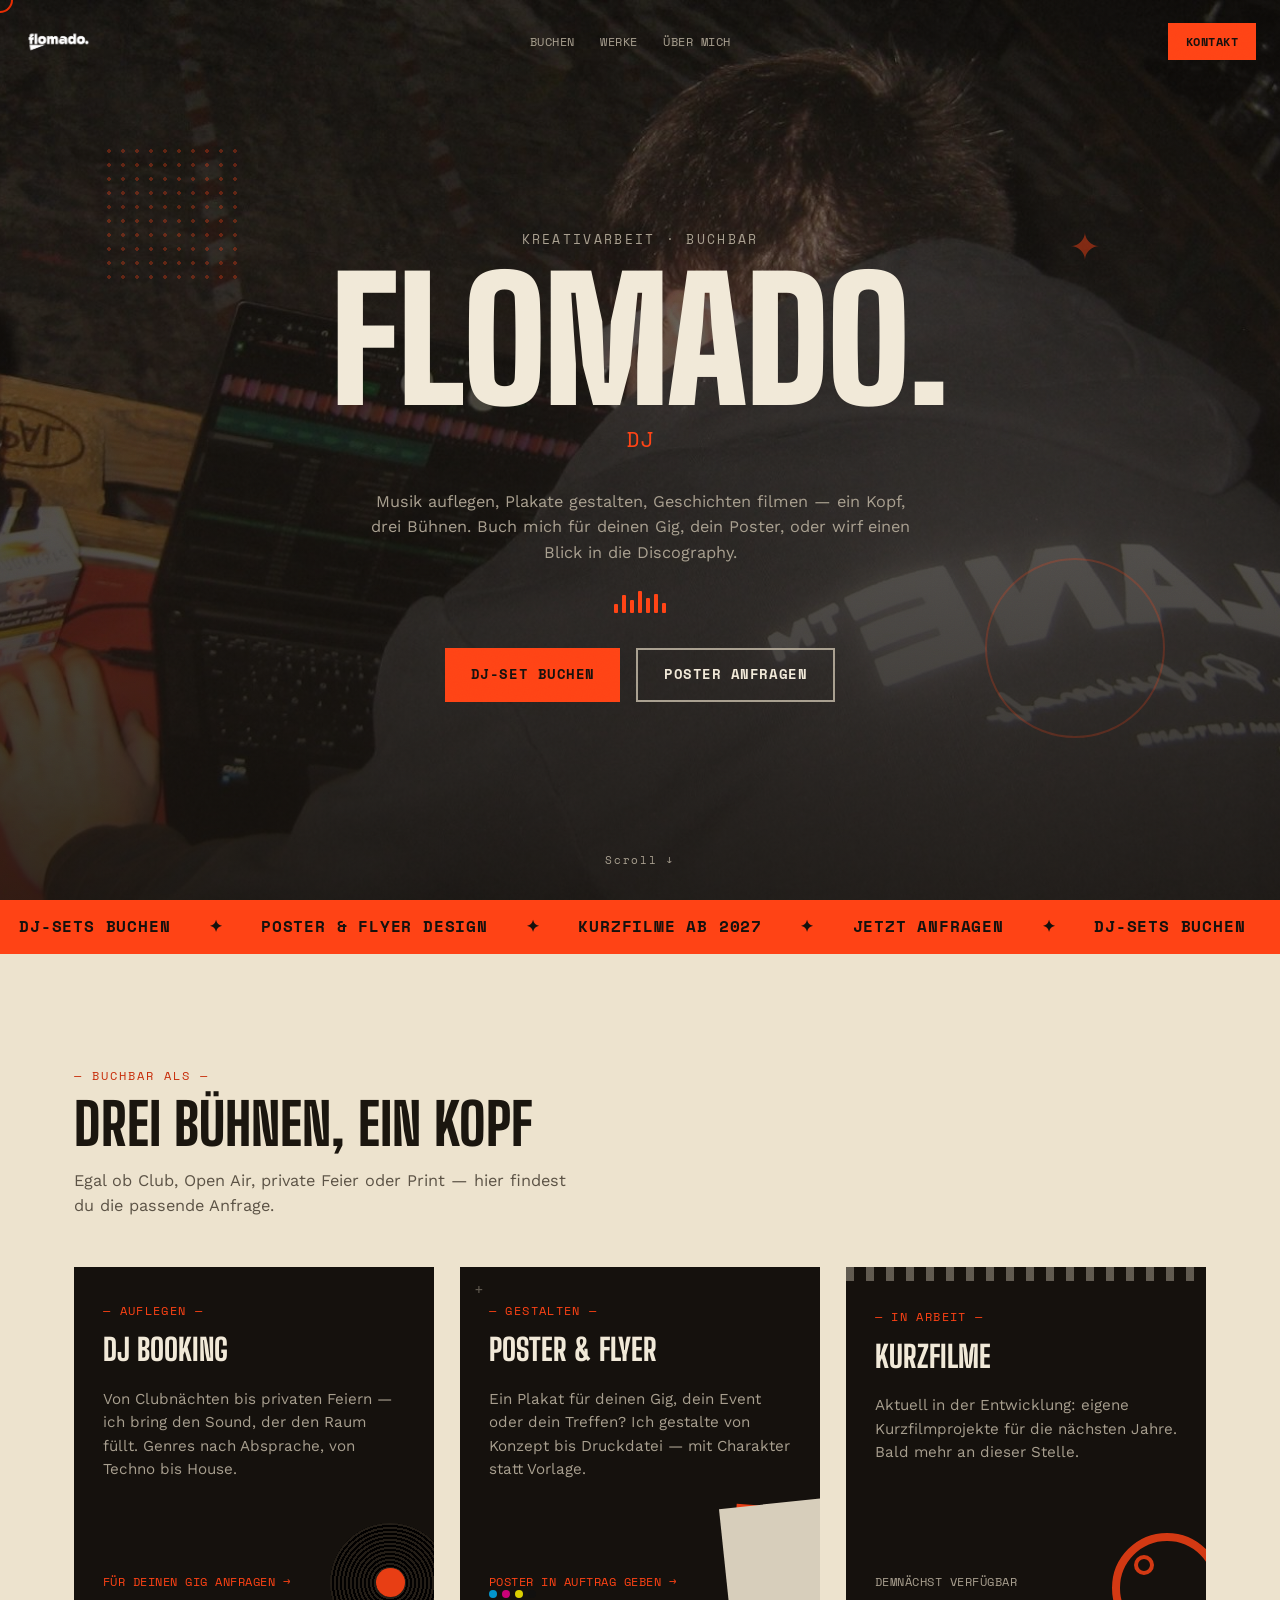
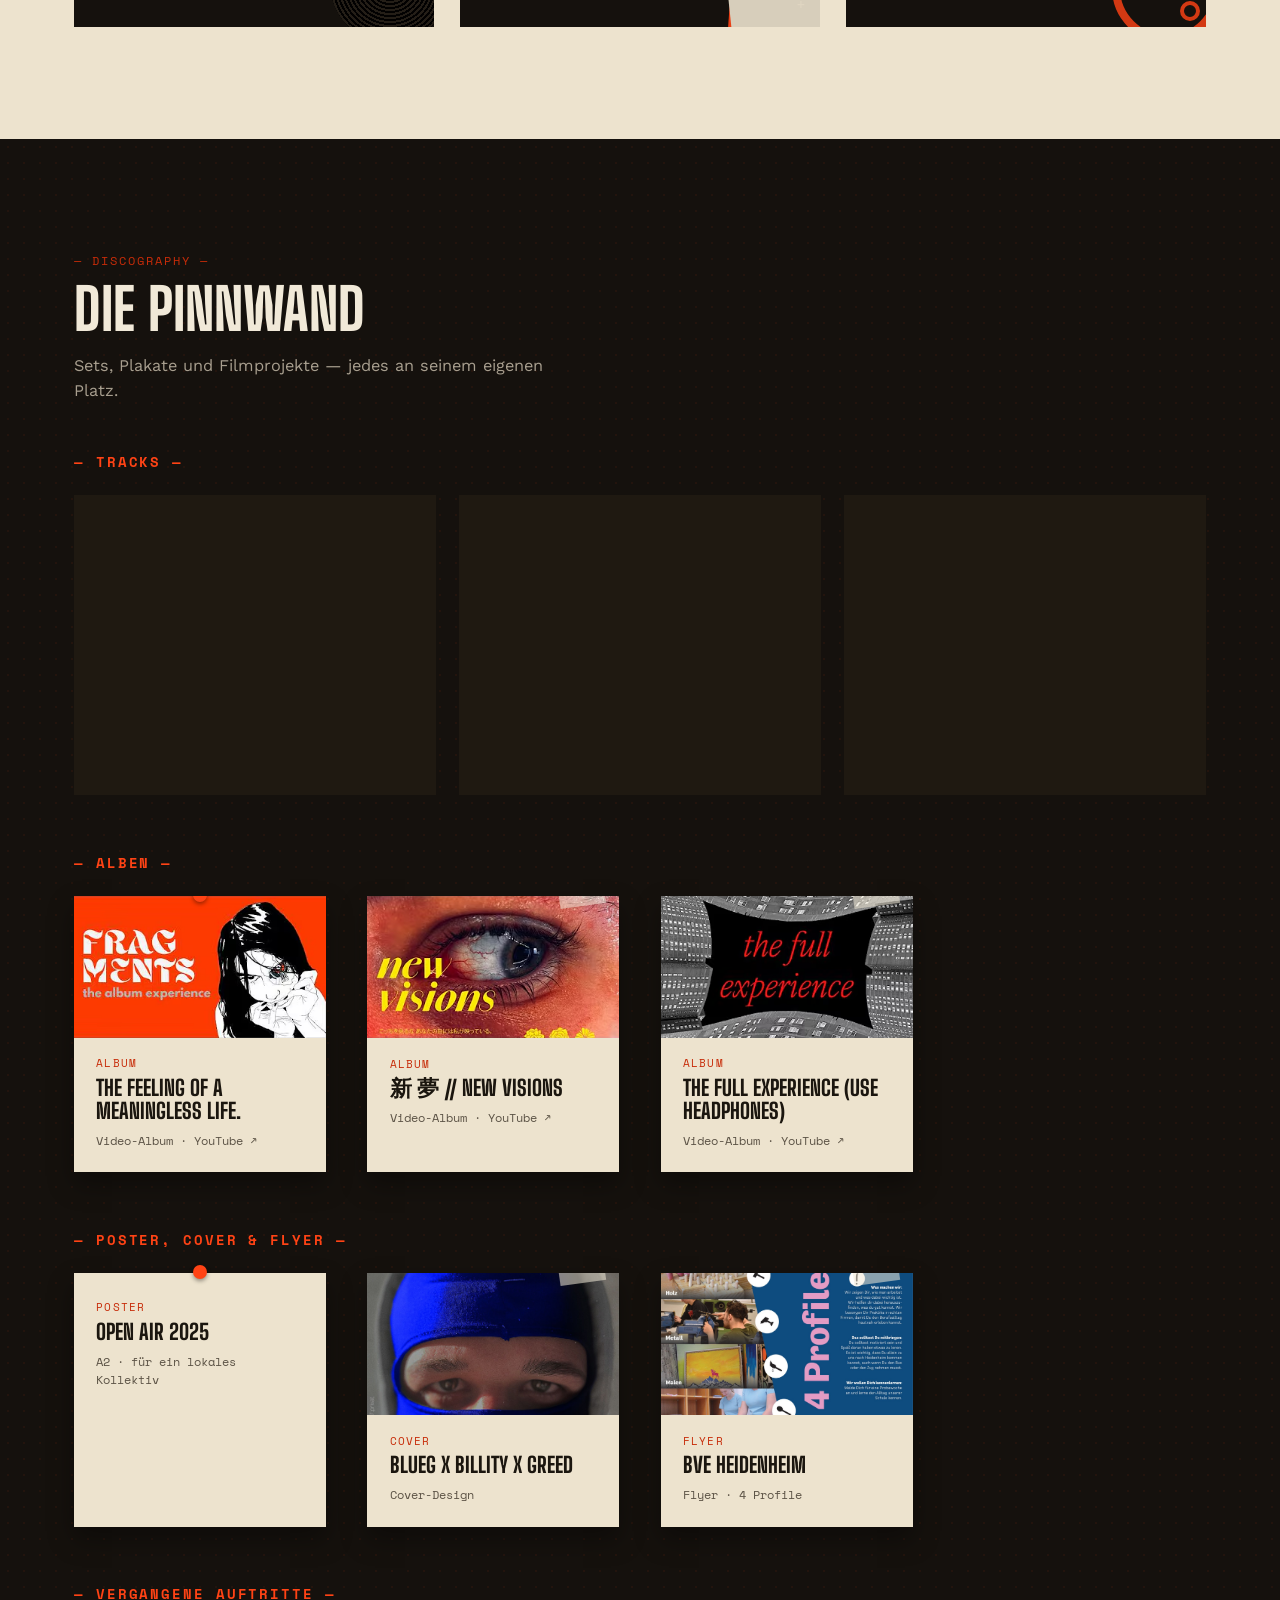
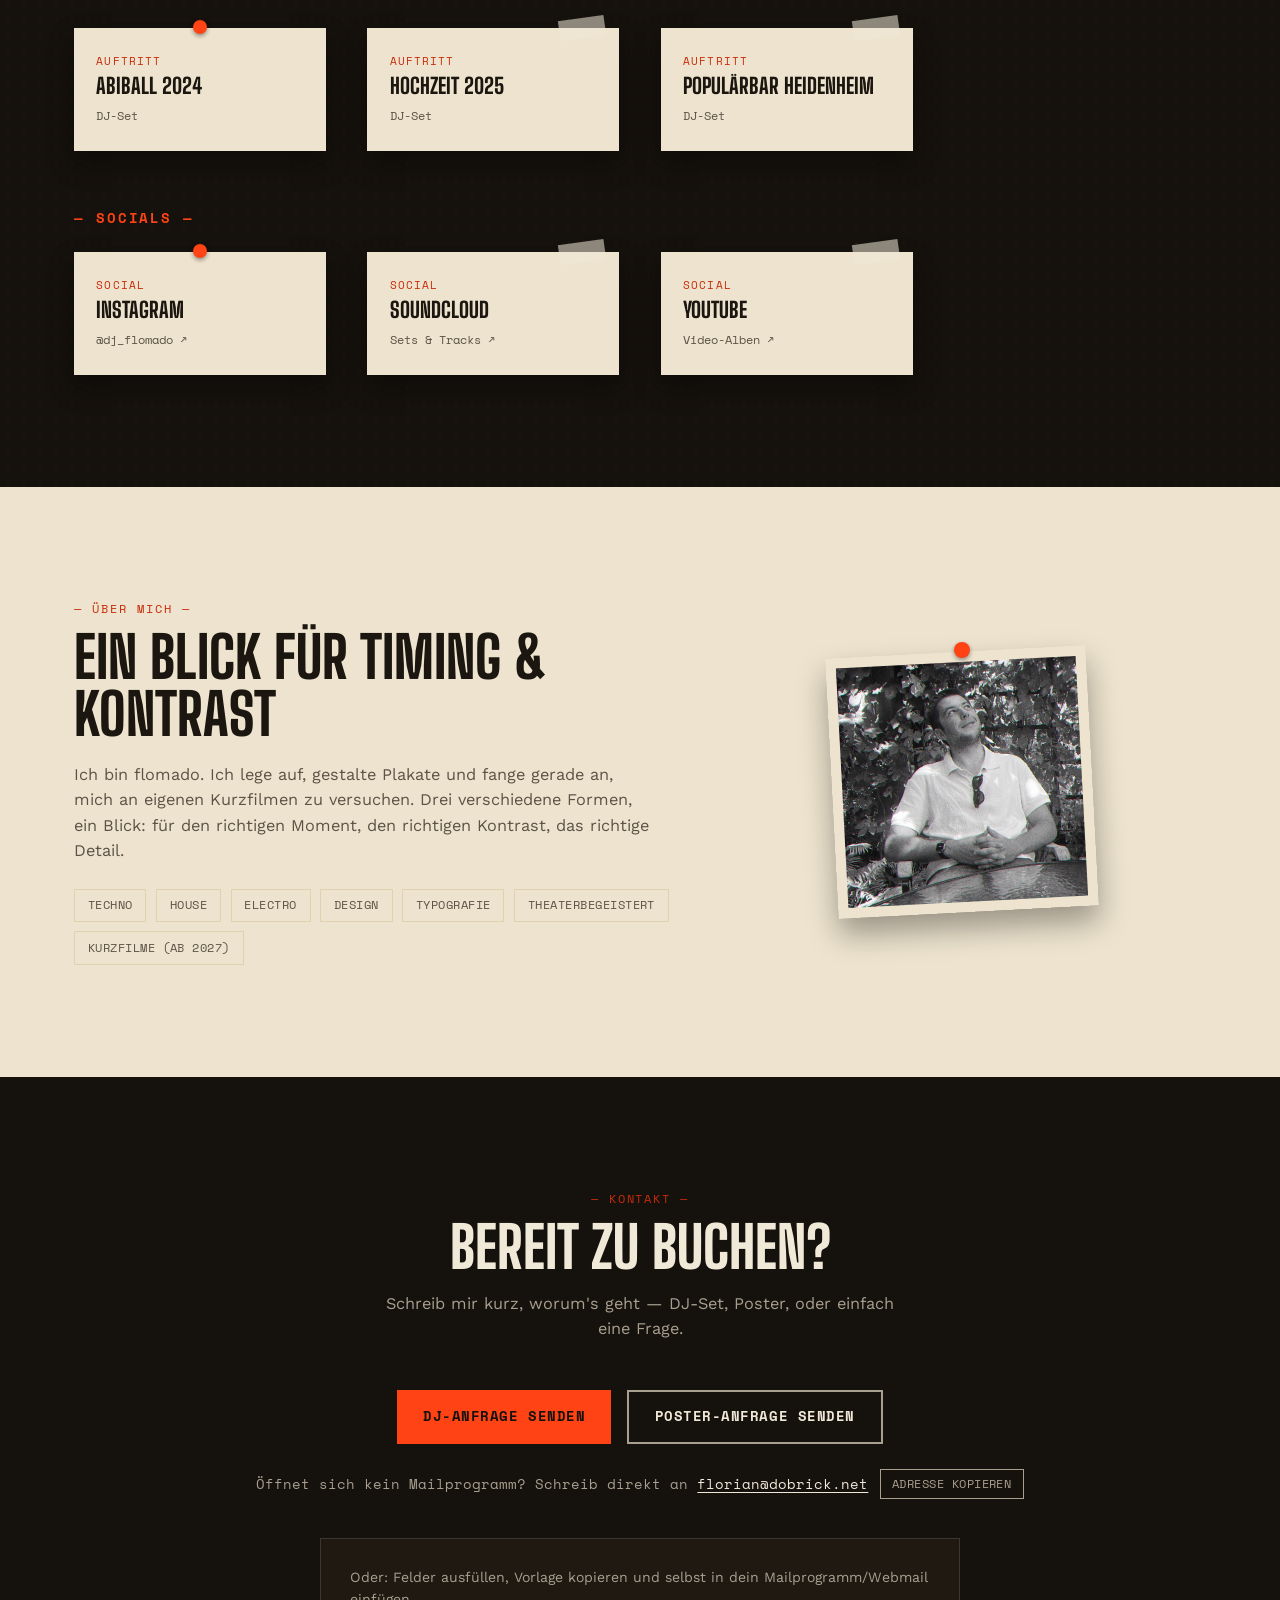
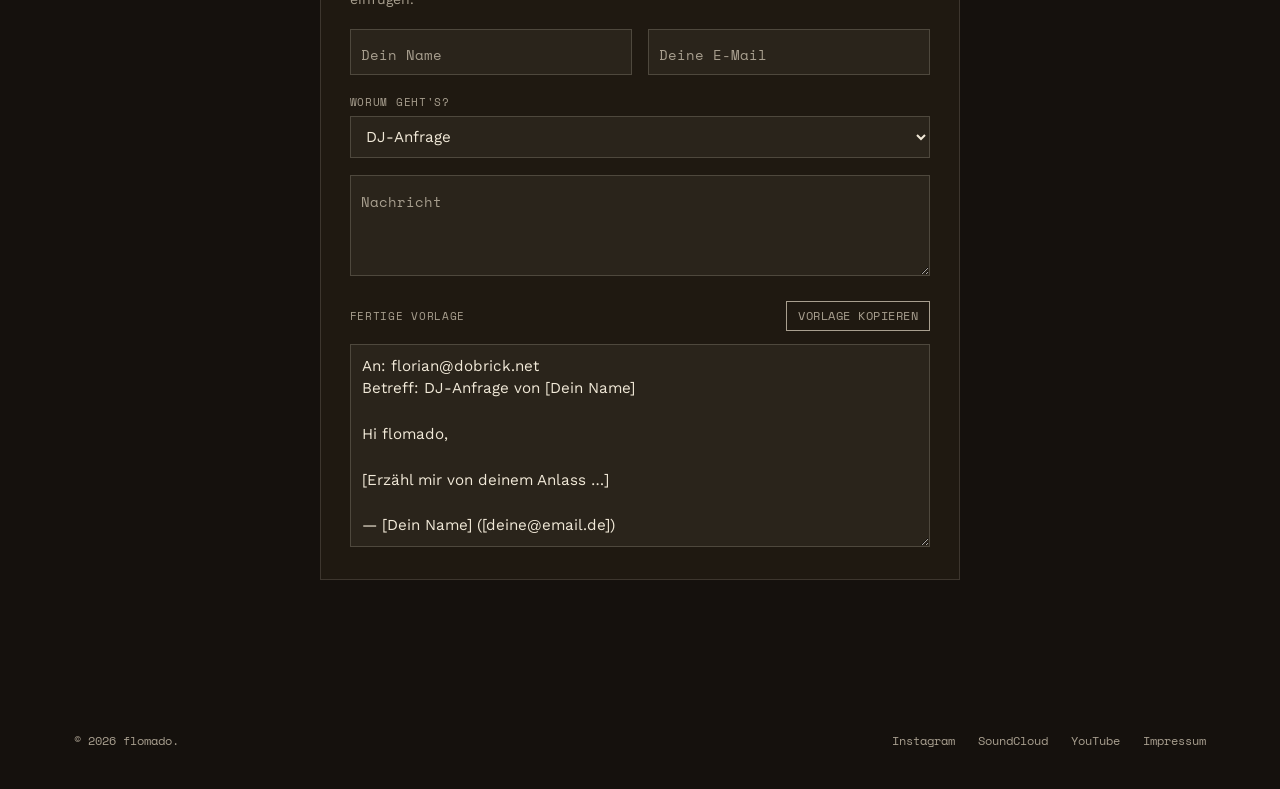
==== commit bdebc178: "Add animated floating-label fields to the contact template form Recreates the requested "Animated In" ====
--- a/index.html
+++ b/index.html
@@ -81,7 +81,7 @@
   .nav__cta{
     font-family:var(--font-mono);font-size:.78rem;letter-spacing:.04em;text-transform:uppercase;
     background:var(--blaze);color:var(--ink);padding:.55rem 1.1rem;font-weight:700;display:inline-block;
-    transition:transform .25s cubic-bezier(.22,1,.36,1);
+    transition:transform .45s cubic-bezier(.22,1,.36,1);
   }
   @media (max-width:720px){.nav__links{display:none;}}
 
@@ -125,7 +125,7 @@
   .hero__ctas{display:flex;gap:1rem;flex-wrap:wrap;justify-content:center;margin-top:2.2rem;}
   .btn{font-family:var(--font-mono);text-transform:uppercase;letter-spacing:.04em;font-size:.85rem;font-weight:700;
     padding:.9rem 1.6rem;display:inline-flex;align-items:center;gap:.5rem;
-    transition:background .2s,color .2s,border-color .2s,transform .25s cubic-bezier(.22,1,.36,1);}
+    transition:background .2s,color .2s,border-color .2s,transform .45s cubic-bezier(.22,1,.36,1);}
   .btn--solid{background:var(--blaze);color:var(--ink);}
   .btn--solid:hover{background:var(--text-paper);}
   .btn--outline{border:2px solid var(--text-paper-muted);color:var(--text-paper);}
@@ -142,7 +142,7 @@
   .marquee__group{display:flex;flex-shrink:0;}
   .marquee__group span{font-family:var(--font-mono);font-weight:700;text-transform:uppercase;letter-spacing:.05em;
     font-size:1rem;color:var(--ink);padding:0 1.2rem;white-space:nowrap;}
-  @keyframes marquee{from{transform:translateX(0);}to{transform:translateX(-50%);}}
+  @keyframes marquee{from{transform:translateX(0);}to{transform:translateX(-16.6667%);}}
 
   /* sections */
   .section{padding:7rem 0;}
@@ -261,6 +261,27 @@
     background:rgba(241,233,216,.05);border:1px solid rgba(241,233,216,.18);padding:.6rem .7rem;resize:vertical;
   }
   .mail-template input:focus,.mail-template select:focus,.mail-template textarea:focus{outline:none;border-color:var(--blaze);}
+  .mail-template select{width:100%;}
+
+  /* Animated floating-label fields (name/email/message) */
+  .field{position:relative;margin-top:1.1rem;}
+  .mail-template .field label{
+    display:block;position:absolute;left:.7rem;top:1.05rem;margin:0;
+    font-family:var(--font-mono);font-size:.85rem;text-transform:none;letter-spacing:normal;
+    color:var(--text-paper-muted);pointer-events:none;transform-origin:left top;
+    transition:transform .25s cubic-bezier(.2,.8,.2,1),color .25s ease;
+  }
+  .field input,.field textarea{width:100%;padding:1.15rem .7rem .5rem;transition:border-color .25s ease;}
+  .field input:focus + label,
+  .field input:not(:placeholder-shown) + label,
+  .field textarea:focus + label,
+  .field textarea:not(:placeholder-shown) + label{
+    transform:translateY(-.7rem) scale(.76);
+    color:var(--blaze);
+  }
+  @media (prefers-reduced-motion:reduce){
+    .mail-template .field label,.field input,.field textarea{transition:none;}
+  }
   .mail-template__output-label{display:flex;align-items:center;justify-content:space-between;gap:1rem;flex-wrap:wrap;}
   .mail-template__output{
     width:100%;margin-top:.4rem;font-family:var(--font-mono);font-size:.8rem;line-height:1.5;
@@ -278,7 +299,7 @@
   @media (prefers-reduced-motion: reduce){
     html{scroll-behavior:auto;}
     .marquee__track{animation:none;}
-    .marquee__group:nth-child(2){display:none;}
+    .marquee__group:not(:first-child){display:none;}
     .vinyl{animation:none;}
     .eq span{animation:none;}
     .hero__scroll{animation:none;}
@@ -324,6 +345,18 @@
 
   <div class="marquee" aria-hidden="true">
     <div class="marquee__track">
+      <div class="marquee__group">
+        <span>DJ-Sets buchen</span><span>✦</span><span>Poster &amp; Flyer Design</span><span>✦</span><span>Kurzfilme ab 2027</span><span>✦</span><span>Jetzt anfragen</span><span>✦</span>
+      </div>
+      <div class="marquee__group">
+        <span>DJ-Sets buchen</span><span>✦</span><span>Poster &amp; Flyer Design</span><span>✦</span><span>Kurzfilme ab 2027</span><span>✦</span><span>Jetzt anfragen</span><span>✦</span>
+      </div>
+      <div class="marquee__group">
+        <span>DJ-Sets buchen</span><span>✦</span><span>Poster &amp; Flyer Design</span><span>✦</span><span>Kurzfilme ab 2027</span><span>✦</span><span>Jetzt anfragen</span><span>✦</span>
+      </div>
+      <div class="marquee__group">
+        <span>DJ-Sets buchen</span><span>✦</span><span>Poster &amp; Flyer Design</span><span>✦</span><span>Kurzfilme ab 2027</span><span>✦</span><span>Jetzt anfragen</span><span>✦</span>
+      </div>
       <div class="marquee__group">
         <span>DJ-Sets buchen</span><span>✦</span><span>Poster &amp; Flyer Design</span><span>✦</span><span>Kurzfilme ab 2027</span><span>✦</span><span>Jetzt anfragen</span><span>✦</span>
       </div>
@@ -531,12 +564,14 @@
         <p class="mail-template__intro">Oder: Felder ausfüllen, Vorlage kopieren und selbst in dein Mailprogramm/Webmail einfügen.</p>
 
         <div class="mail-template__row">
-          <label>Dein Name
-            <input type="text" id="mt-name" placeholder="Max Mustermann">
-          </label>
-          <label>Deine E-Mail
-            <input type="email" id="mt-email" placeholder="du@beispiel.de">
-          </label>
+          <div class="field">
+            <input type="text" id="mt-name" placeholder=" " aria-label="Dein Name" autocomplete="name">
+            <label for="mt-name">Dein Name</label>
+          </div>
+          <div class="field">
+            <input type="email" id="mt-email" placeholder=" " aria-label="Deine E-Mail" autocomplete="email">
+            <label for="mt-email">Deine E-Mail</label>
+          </div>
         </div>
 
         <label>Worum geht's?
@@ -547,9 +582,10 @@
           </select>
         </label>
 
-        <label>Nachricht
-          <textarea id="mt-message" rows="4" placeholder="Erzähl mir von deinem Anlass …"></textarea>
-        </label>
+        <div class="field">
+          <textarea id="mt-message" rows="4" placeholder=" " aria-label="Nachricht"></textarea>
+          <label for="mt-message">Nachricht</label>
+        </div>
 
         <label>
           <span class="mail-template__output-label">
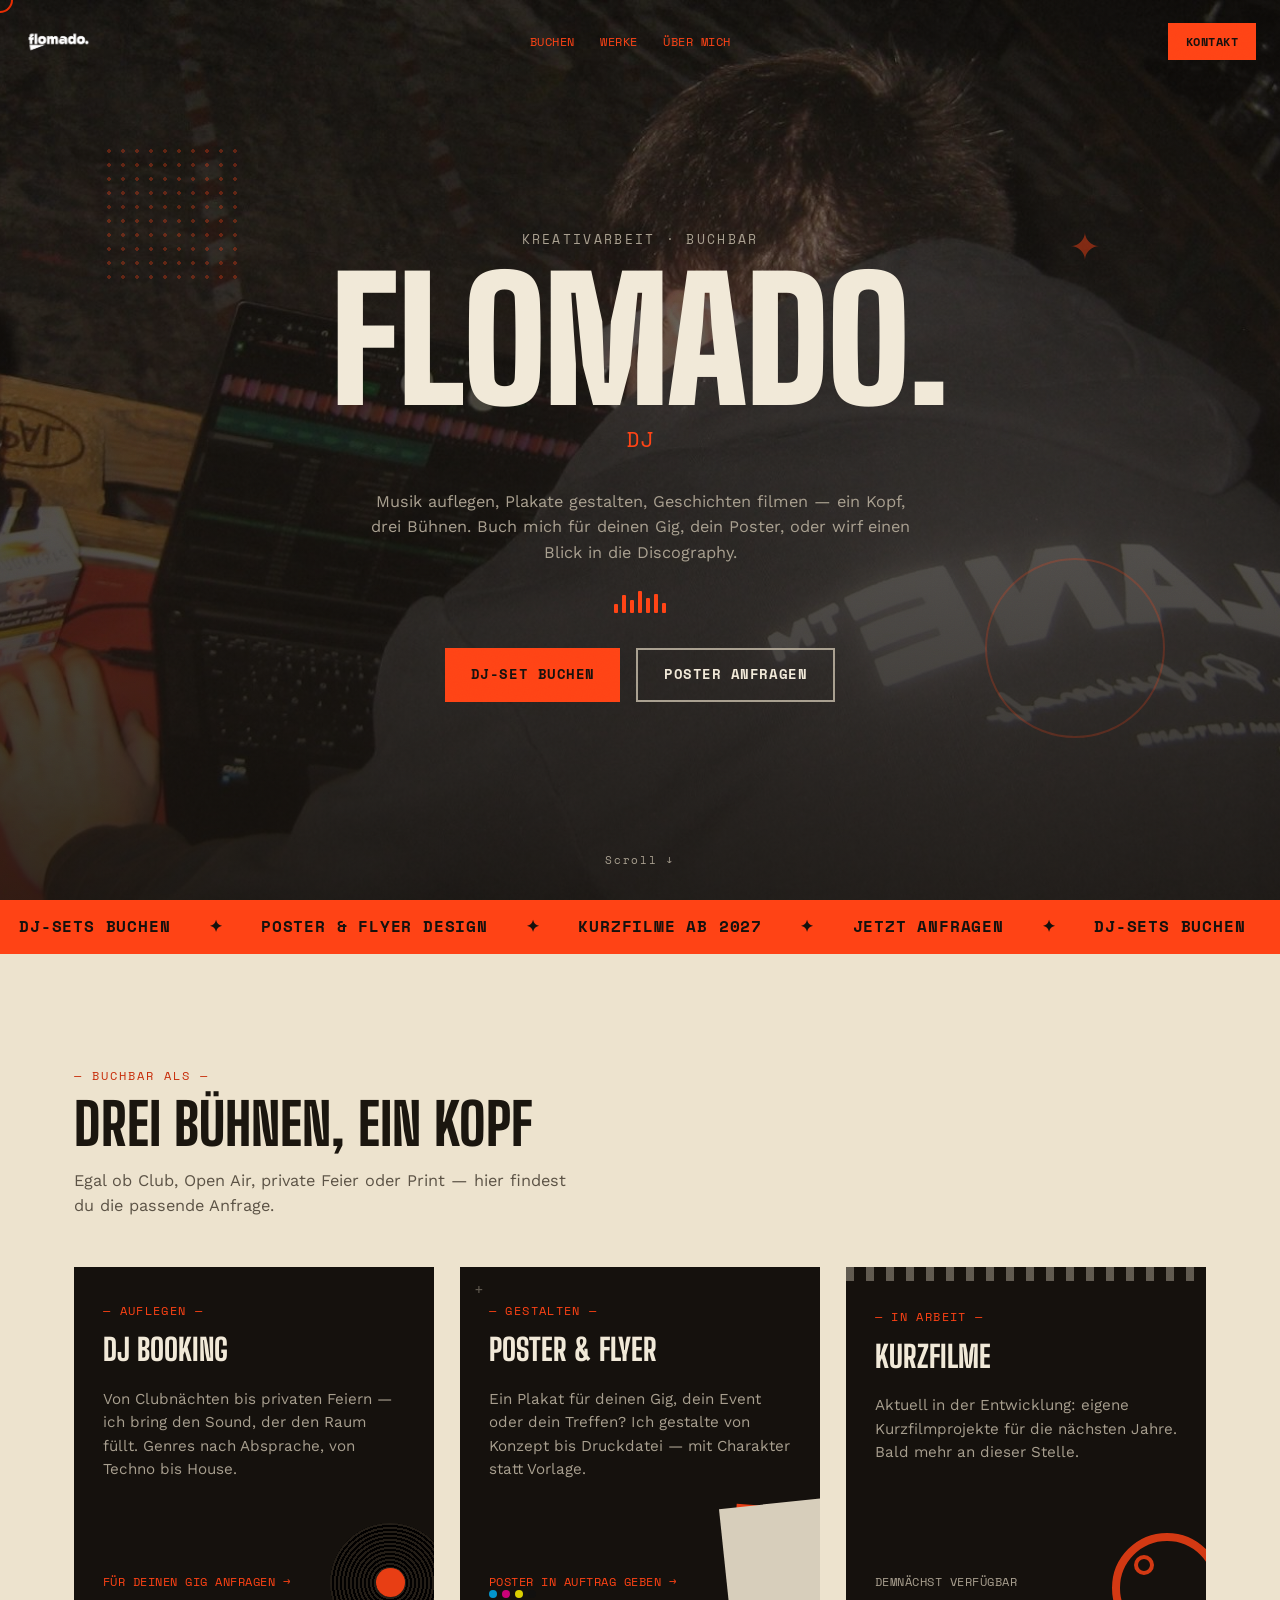
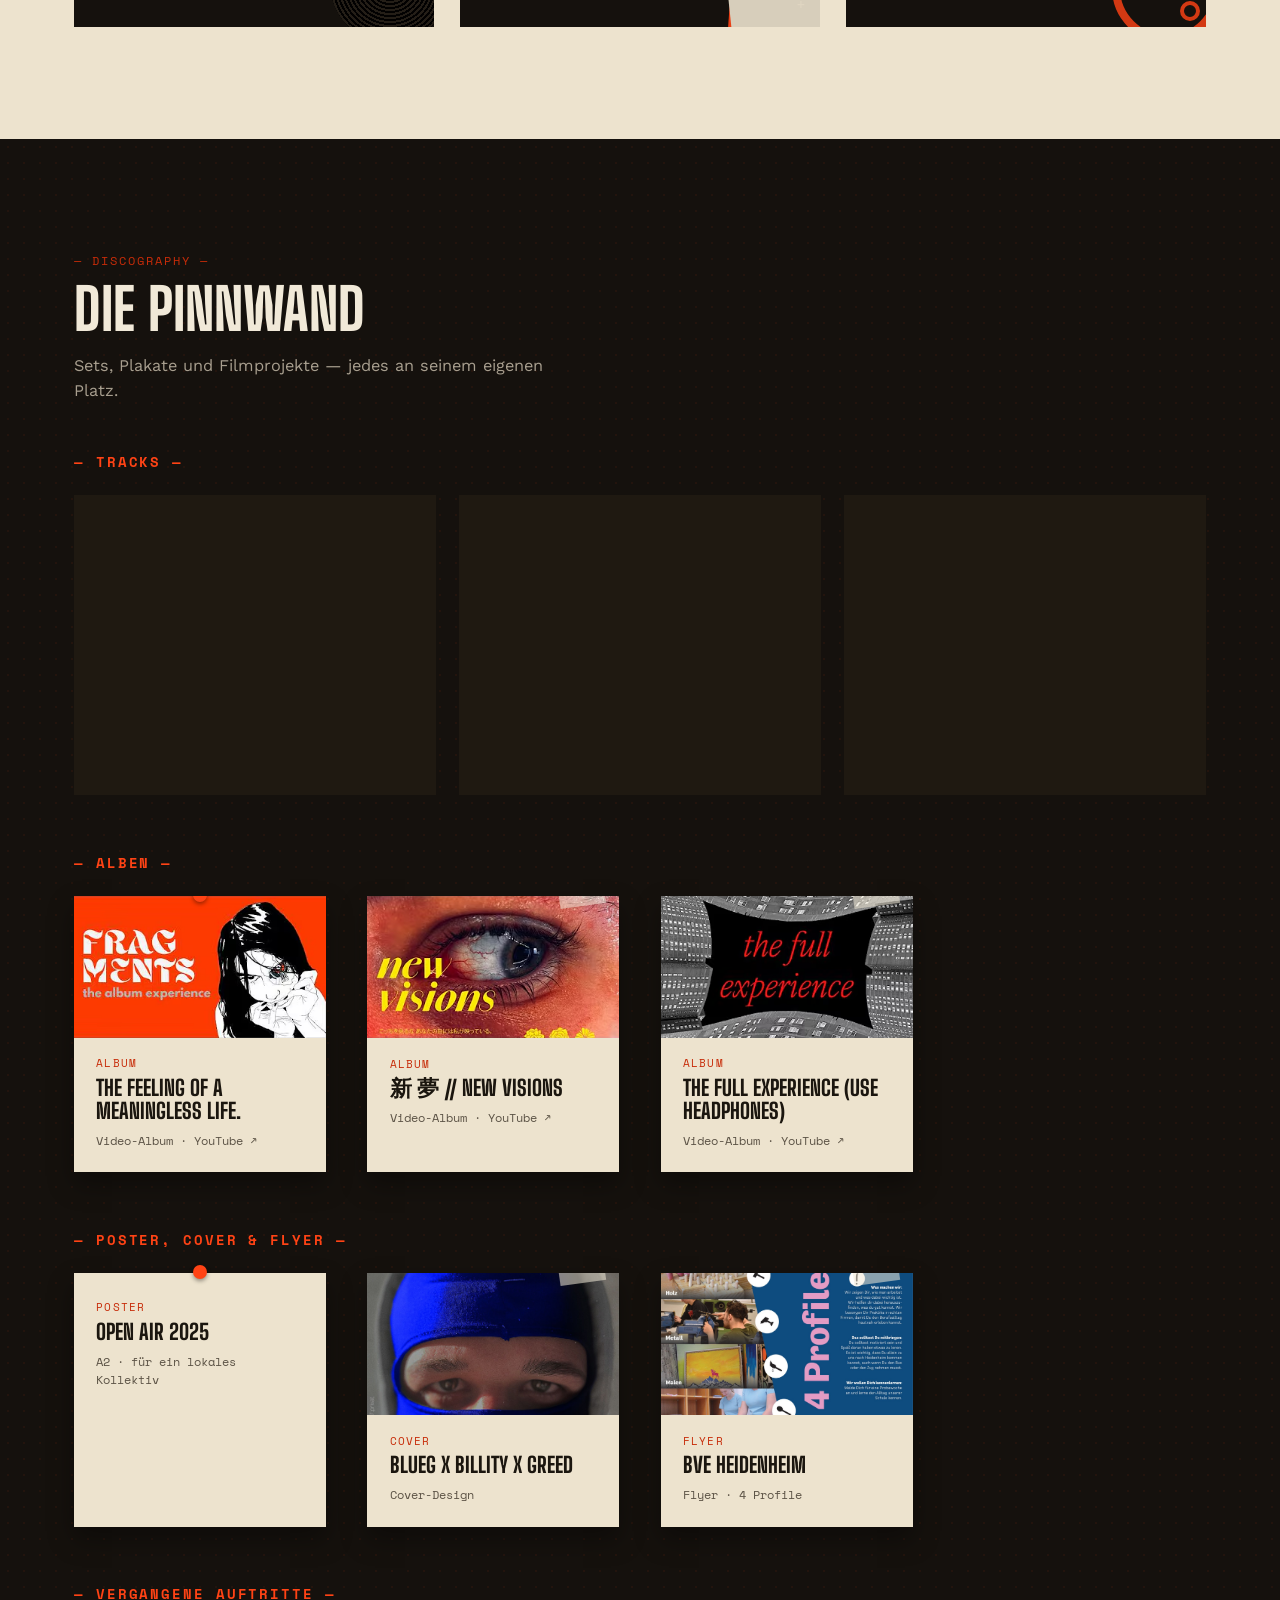
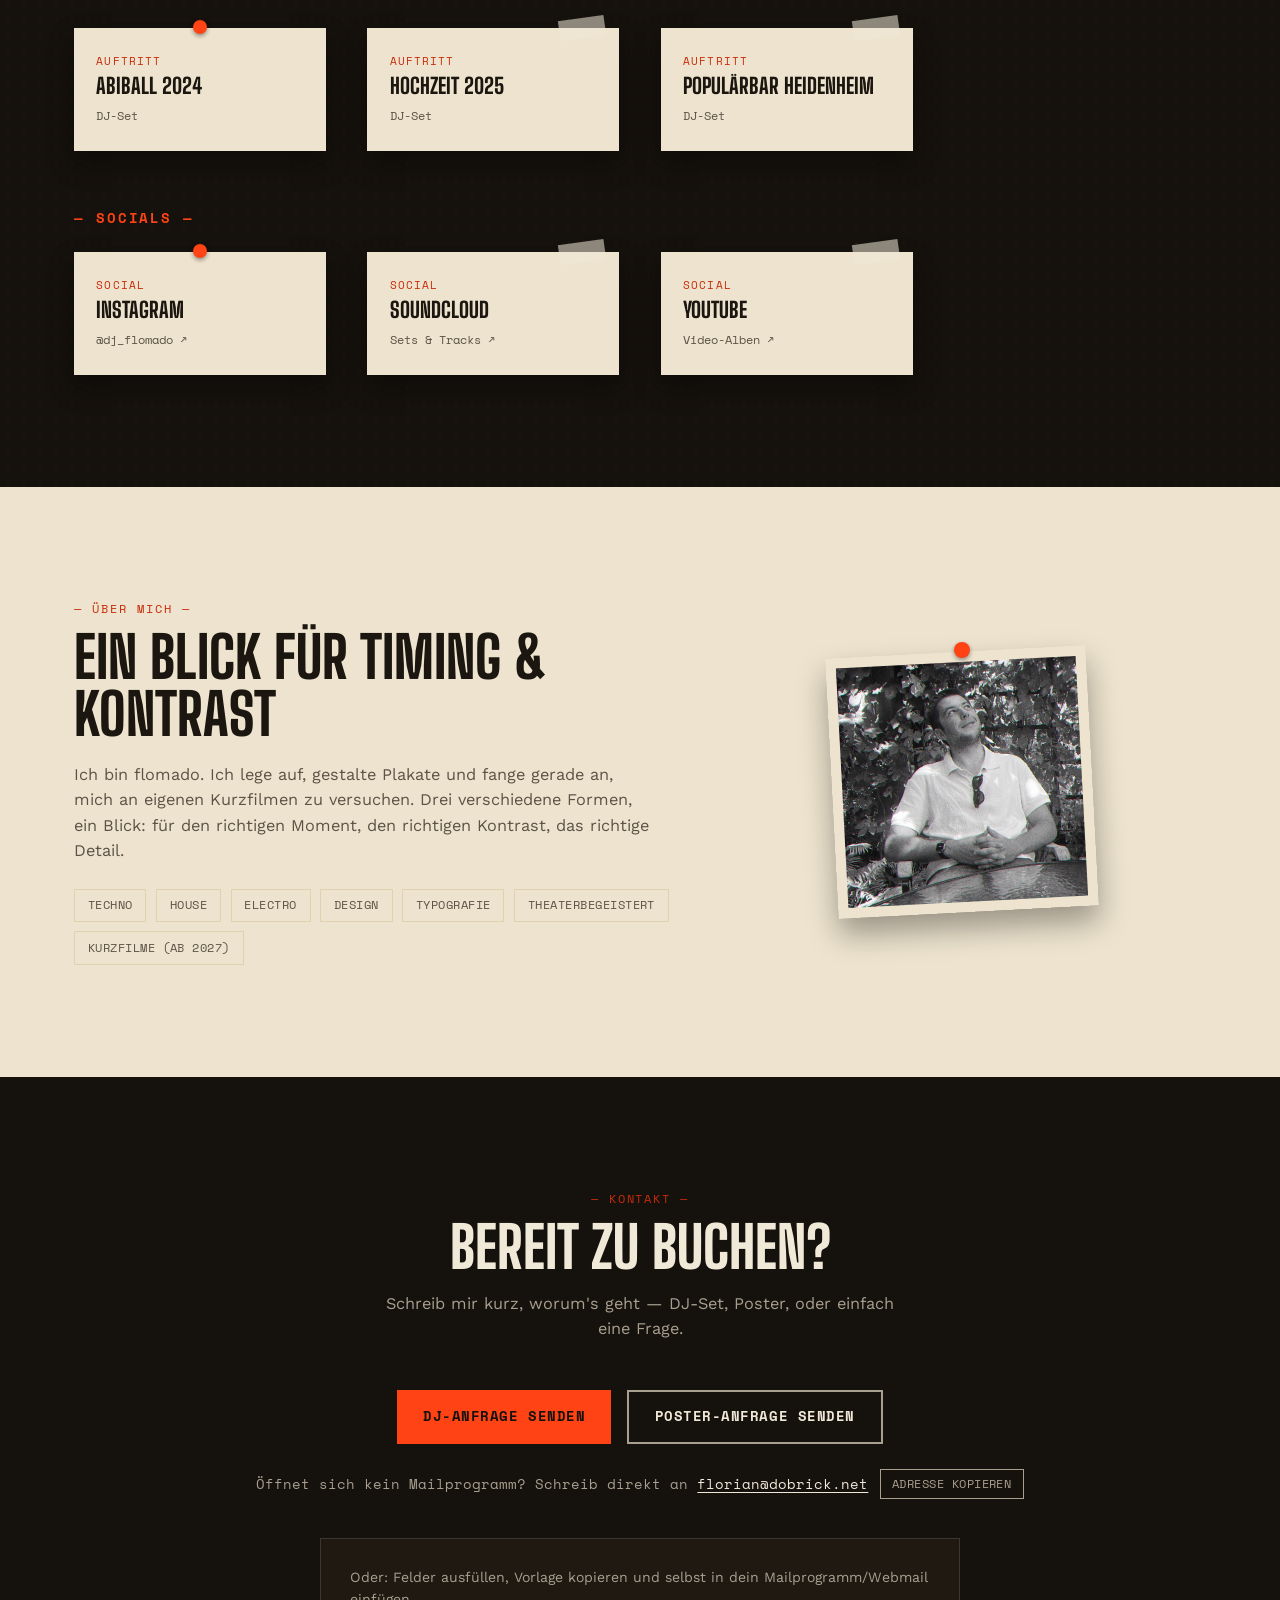
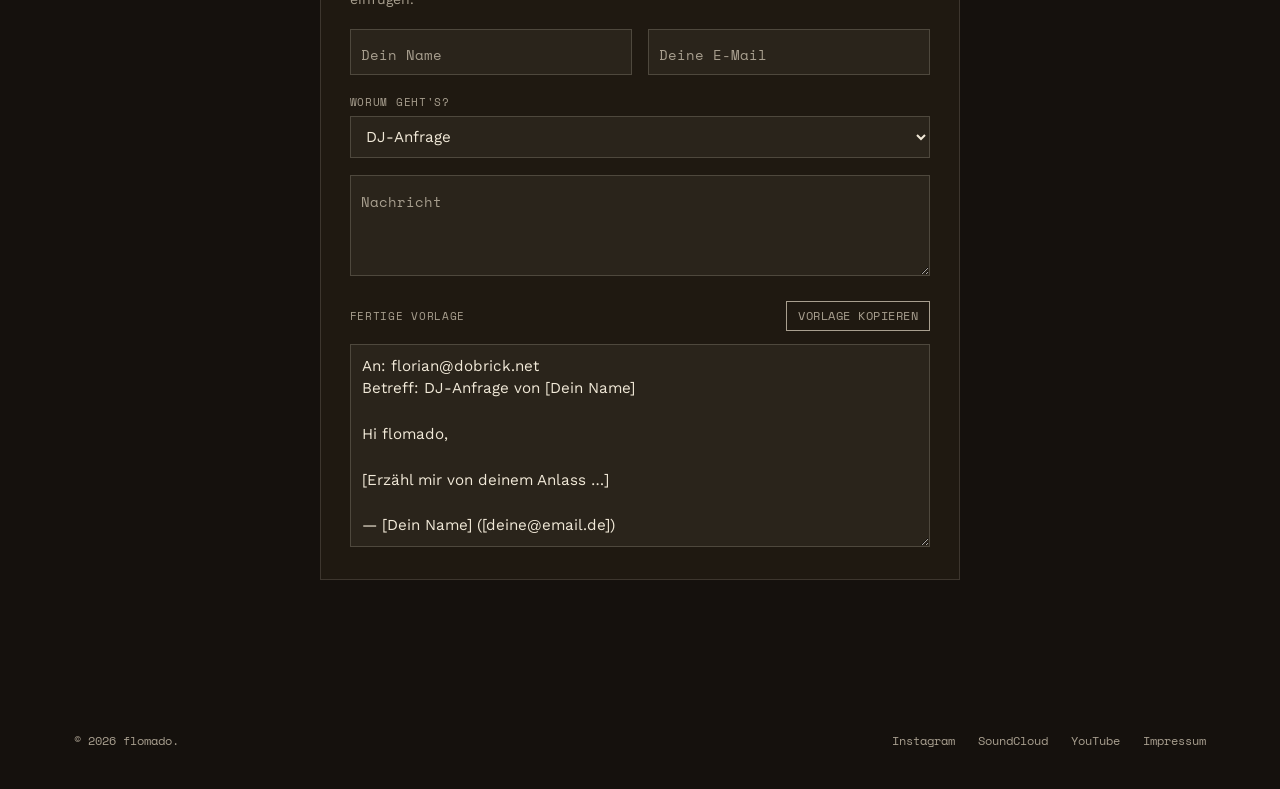
==== commit 8cf858ca: "Make nav links (Buchen, Werke, Über mich) orange for better visibility" ====
--- a/index.html
+++ b/index.html
@@ -5,6 +5,48 @@
 <meta name="viewport" content="width=device-width, initial-scale=1.0">
 <title>flomado. — DJ, Posterdesign &amp; Film</title>
 <meta name="description" content="flomado. — buchbar als DJ und Posterdesigner, mit Discography aus Tracks, Plakaten und kommenden Kurzfilmen.">
+
+<!--
+  TODO sobald die eigene Domain steht: alle "https://phlipztv.github.io/flomado./"
+  unten (canonical, og:url, og:image, twitter:image, JSON-LD "url"/"image") sowie
+  die URLs in robots.txt und sitemap.xml auf die echte Domain umstellen.
+-->
+<link rel="canonical" href="https://phlipztv.github.io/flomado./">
+<meta name="robots" content="index, follow">
+<meta name="author" content="flomado.">
+
+<meta property="og:type" content="website">
+<meta property="og:site_name" content="flomado.">
+<meta property="og:title" content="flomado. — DJ, Posterdesign & Film">
+<meta property="og:description" content="flomado. — buchbar als DJ und Posterdesigner, mit Discography aus Tracks, Plakaten und kommenden Kurzfilmen.">
+<meta property="og:url" content="https://phlipztv.github.io/flomado./">
+<meta property="og:image" content="https://phlipztv.github.io/flomado./images/flomado-set.jpg">
+<meta property="og:locale" content="de_DE">
+
+<meta name="twitter:card" content="summary_large_image">
+<meta name="twitter:title" content="flomado. — DJ, Posterdesign & Film">
+<meta name="twitter:description" content="flomado. — buchbar als DJ und Posterdesigner, mit Discography aus Tracks, Plakaten und kommenden Kurzfilmen.">
+<meta name="twitter:image" content="https://phlipztv.github.io/flomado./images/flomado-set.jpg">
+
+<link rel="icon" type="image/svg+xml" href="favicon.svg">
+
+<script type="application/ld+json">
+{
+  "@context": "https://schema.org",
+  "@type": "Person",
+  "name": "flomado.",
+  "url": "https://phlipztv.github.io/flomado./",
+  "image": "https://phlipztv.github.io/flomado./images/flomado-profil.jpeg",
+  "jobTitle": ["DJ", "Posterdesigner", "Filmemacher"],
+  "description": "flomado. — buchbar als DJ und Posterdesigner, mit Discography aus Tracks, Plakaten und kommenden Kurzfilmen.",
+  "sameAs": [
+    "https://www.instagram.com/dj_flomado/",
+    "https://soundcloud.com/user-228549752",
+    "https://www.youtube.com/@flomado."
+  ]
+}
+</script>
+
 <link rel="preconnect" href="https://fonts.googleapis.com">
 <link rel="preconnect" href="https://fonts.gstatic.com" crossorigin>
 <link href="https://fonts.googleapis.com/css2?family=Big+Shoulders+Display:wght@600;700;800;900&family=Work+Sans:wght@400;500;600;700&family=Space+Mono:wght@400;700&display=swap" rel="stylesheet">
@@ -76,8 +118,8 @@
   .nav__logo{display:flex;align-items:center;}
   .nav__logo img{height:48px;width:auto;display:block;}
   .nav__links{display:flex;gap:1.6rem;}
-  .nav__links a{font-family:var(--font-mono);font-size:.78rem;letter-spacing:.04em;color:var(--text-paper-muted);text-transform:uppercase;transition:color .2s;}
-  .nav__links a:hover{color:var(--blaze);}
+  .nav__links a{font-family:var(--font-mono);font-size:.78rem;letter-spacing:.04em;color:var(--blaze);text-transform:uppercase;transition:color .2s;}
+  .nav__links a:hover{color:var(--text-paper);}
   .nav__cta{
     font-family:var(--font-mono);font-size:.78rem;letter-spacing:.04em;text-transform:uppercase;
     background:var(--blaze);color:var(--ink);padding:.55rem 1.1rem;font-weight:700;display:inline-block;
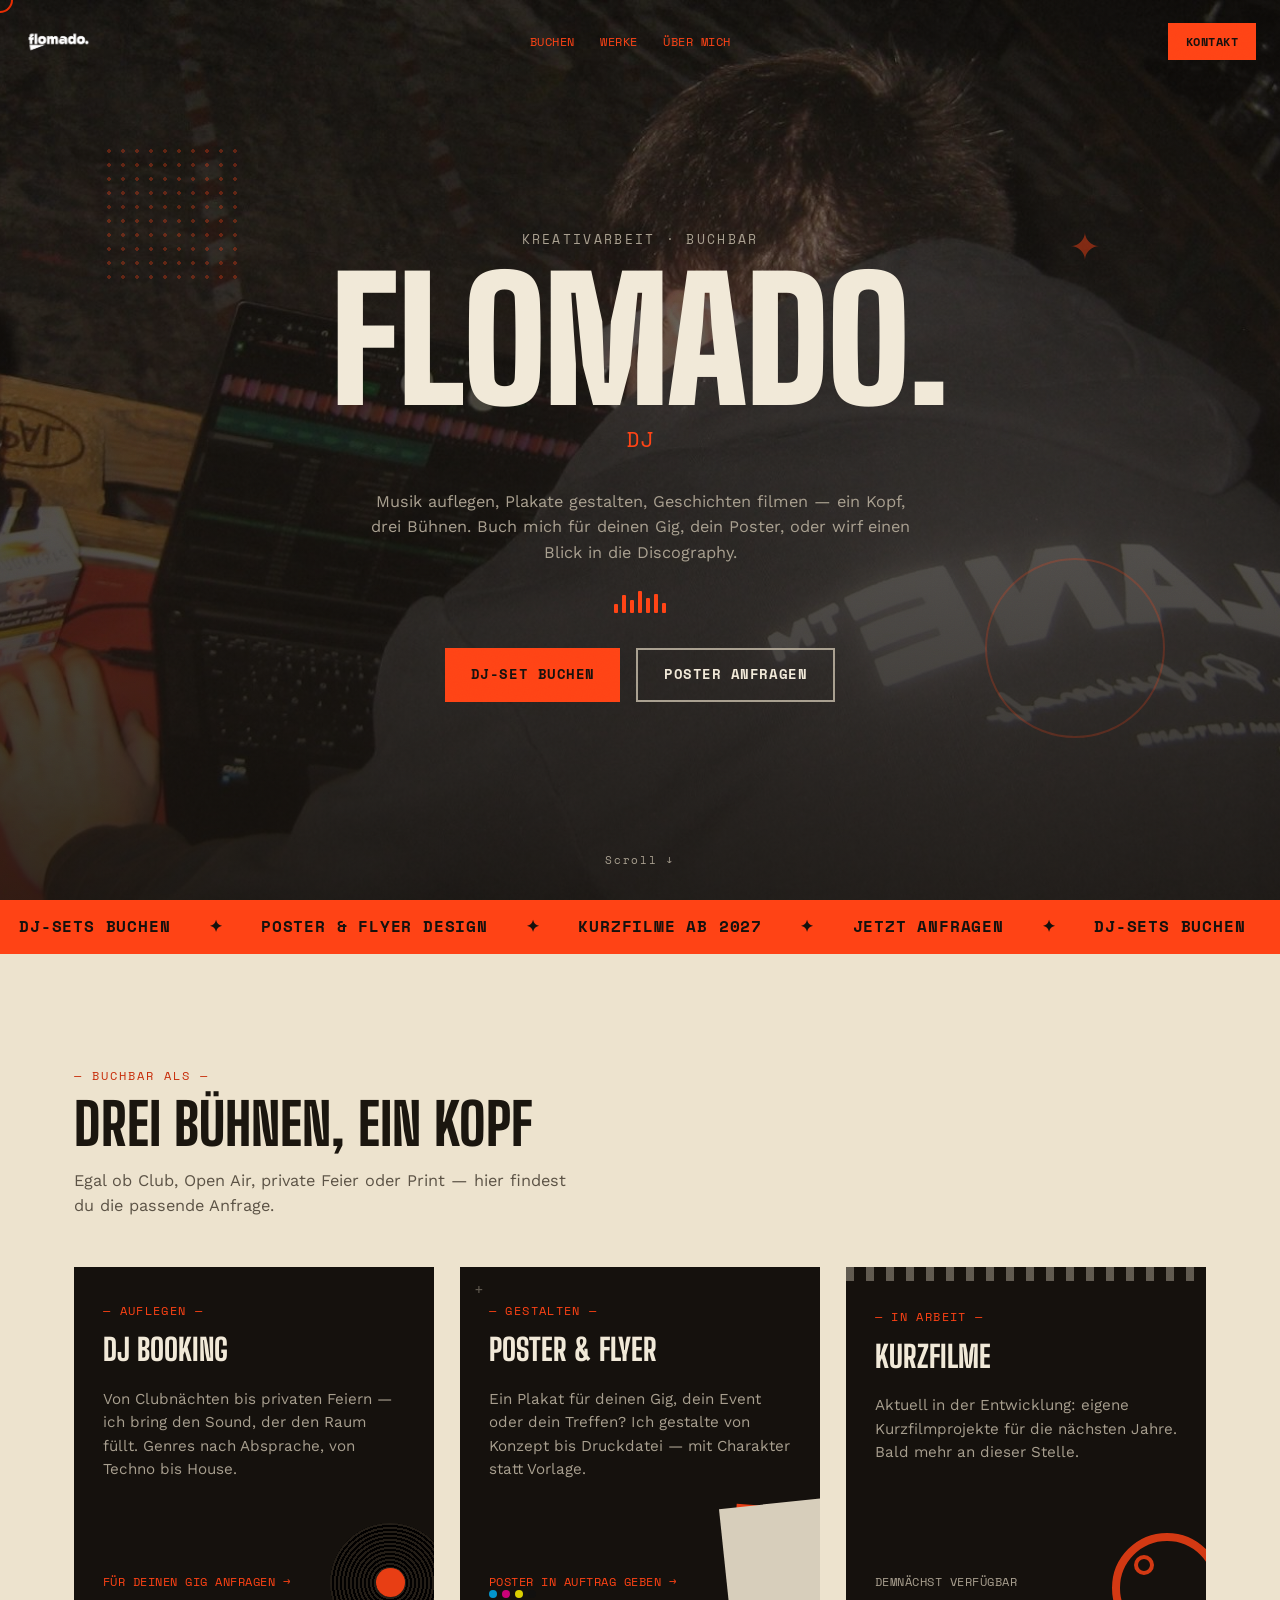
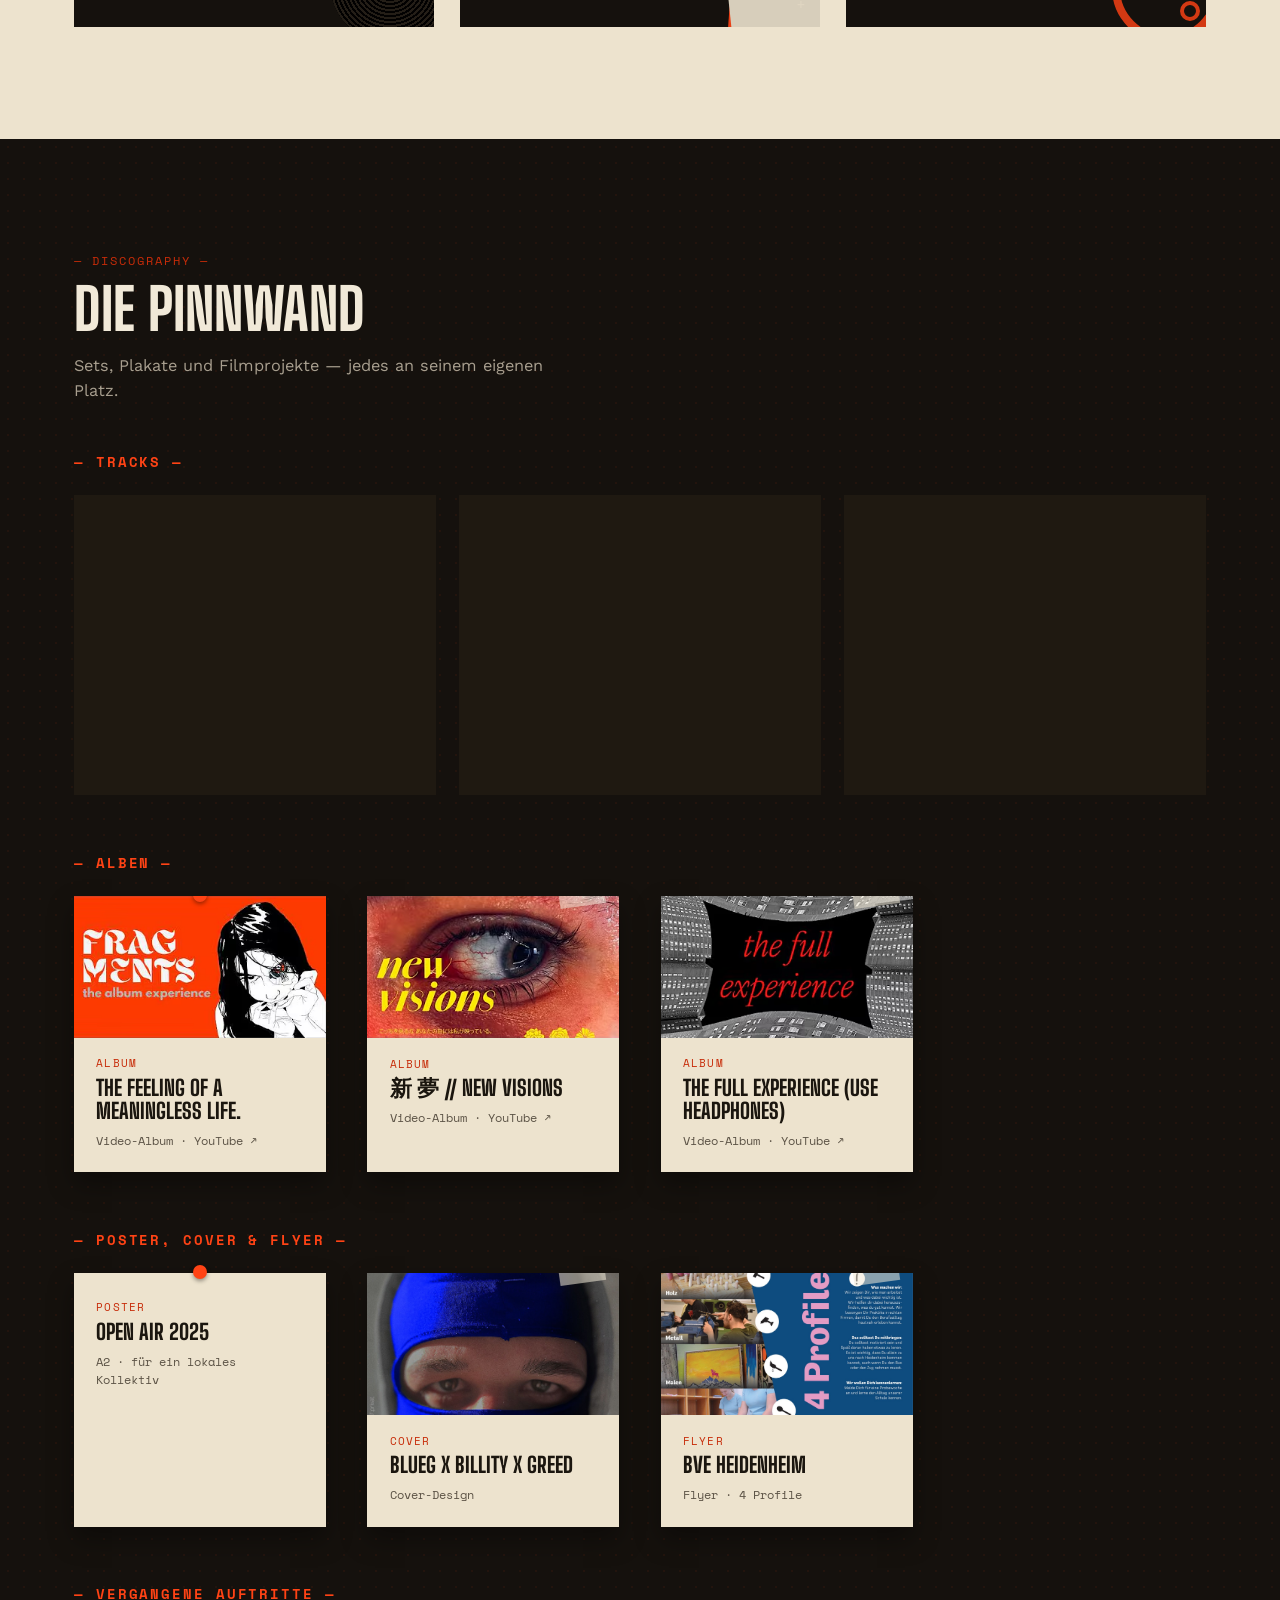
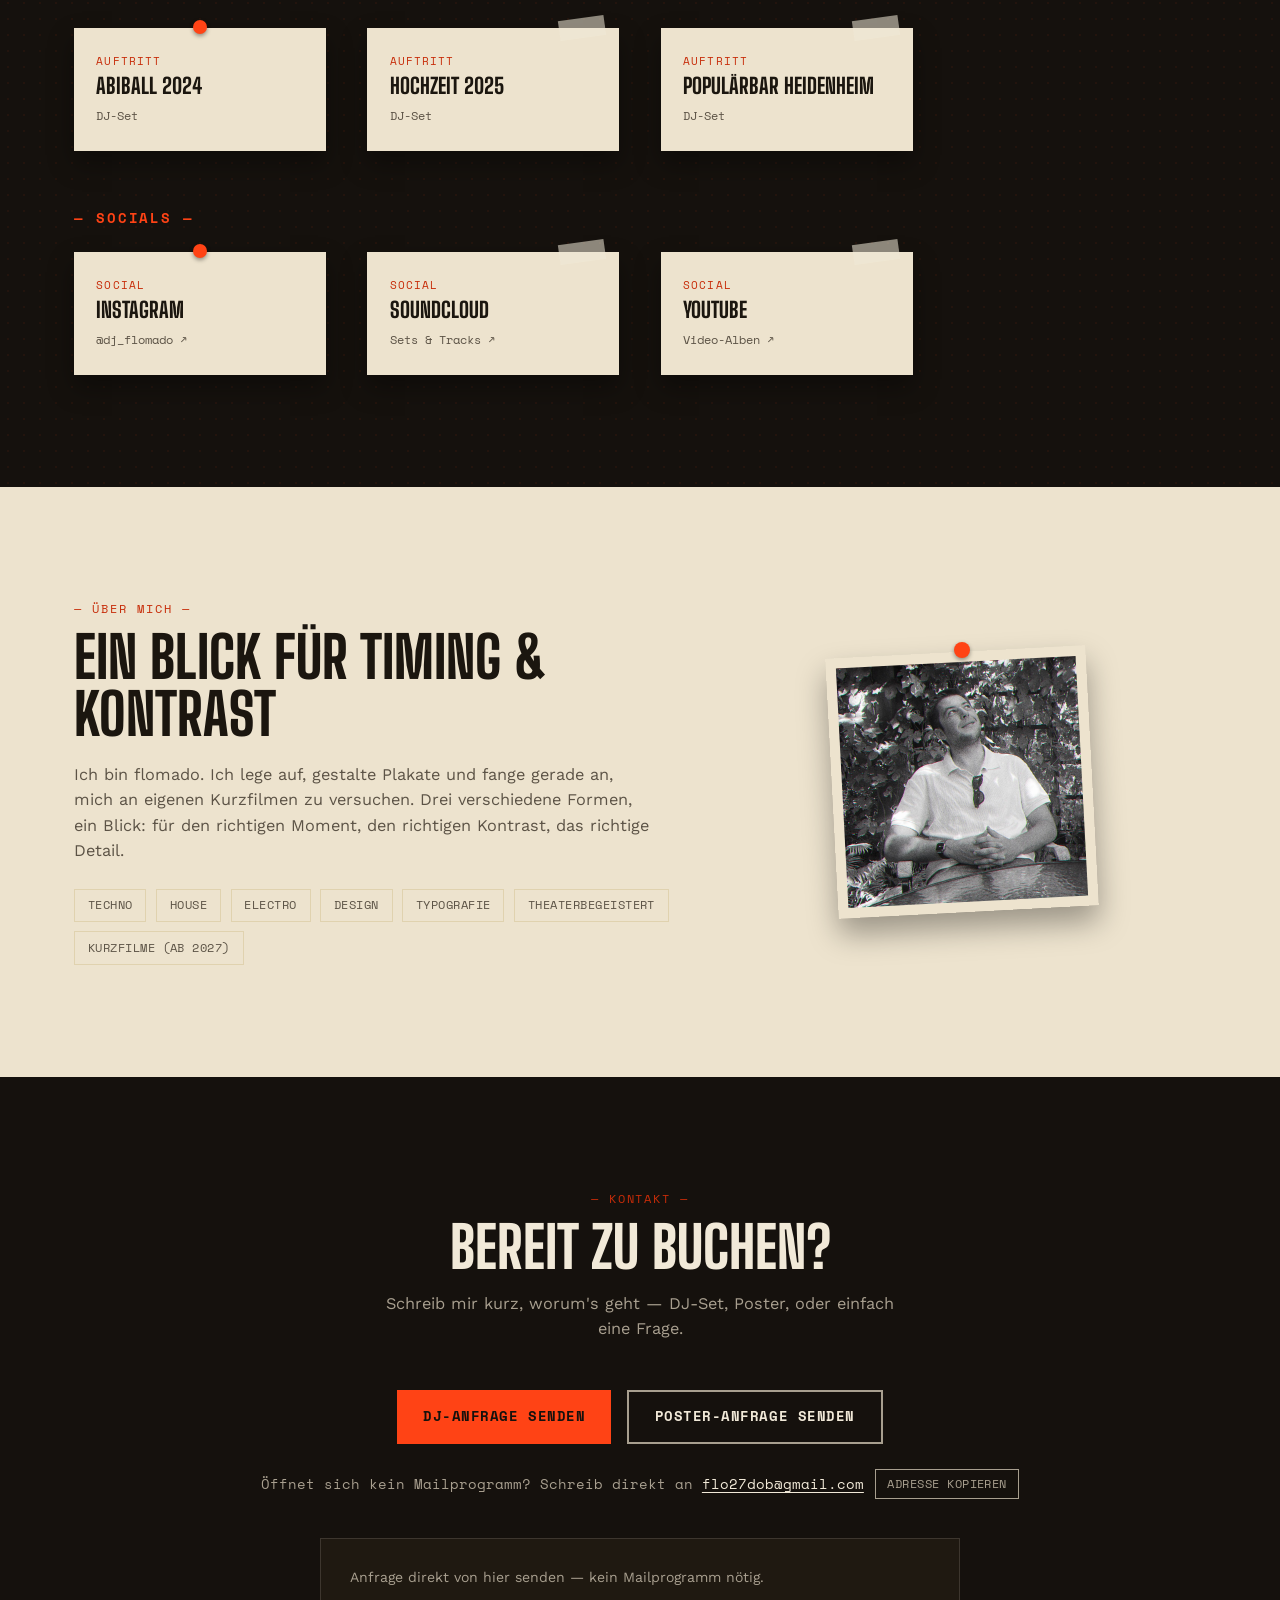
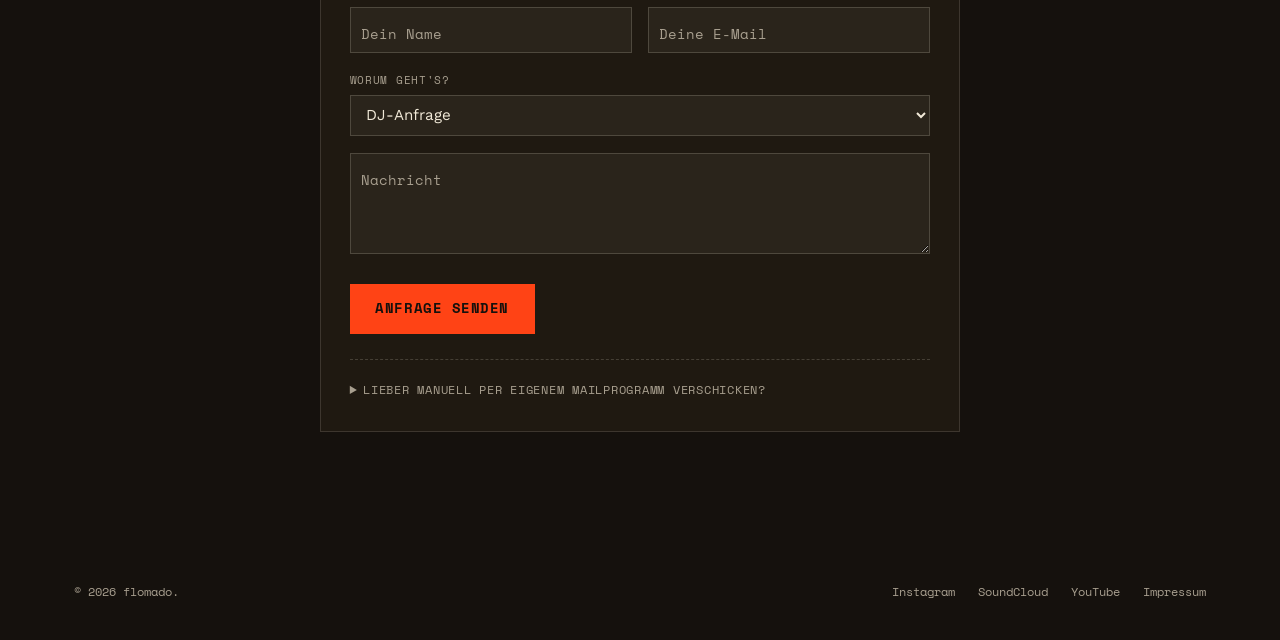
==== commit c01f605b: "Switch contact email, add real form-based sending (no mail client needed) - Contact email updated ev" ====
--- a/index.html
+++ b/index.html
@@ -6,12 +6,7 @@
 <title>flomado. — DJ, Posterdesign &amp; Film</title>
 <meta name="description" content="flomado. — buchbar als DJ und Posterdesigner, mit Discography aus Tracks, Plakaten und kommenden Kurzfilmen.">
 
-<!--
-  TODO sobald die eigene Domain steht: alle "https://phlipztv.github.io/flomado./"
-  unten (canonical, og:url, og:image, twitter:image, JSON-LD "url"/"image") sowie
-  die URLs in robots.txt und sitemap.xml auf die echte Domain umstellen.
--->
-<link rel="canonical" href="https://phlipztv.github.io/flomado./">
+<link rel="canonical" href="https://flomado.de/">
 <meta name="robots" content="index, follow">
 <meta name="author" content="flomado.">
 
@@ -19,14 +14,14 @@
 <meta property="og:site_name" content="flomado.">
 <meta property="og:title" content="flomado. — DJ, Posterdesign & Film">
 <meta property="og:description" content="flomado. — buchbar als DJ und Posterdesigner, mit Discography aus Tracks, Plakaten und kommenden Kurzfilmen.">
-<meta property="og:url" content="https://phlipztv.github.io/flomado./">
-<meta property="og:image" content="https://phlipztv.github.io/flomado./images/flomado-set.jpg">
+<meta property="og:url" content="https://flomado.de/">
+<meta property="og:image" content="https://flomado.de/images/flomado-set.jpg">
 <meta property="og:locale" content="de_DE">
 
 <meta name="twitter:card" content="summary_large_image">
 <meta name="twitter:title" content="flomado. — DJ, Posterdesign & Film">
 <meta name="twitter:description" content="flomado. — buchbar als DJ und Posterdesigner, mit Discography aus Tracks, Plakaten und kommenden Kurzfilmen.">
-<meta name="twitter:image" content="https://phlipztv.github.io/flomado./images/flomado-set.jpg">
+<meta name="twitter:image" content="https://flomado.de/images/flomado-set.jpg">
 
 <link rel="icon" type="image/svg+xml" href="favicon.svg">
 
@@ -35,8 +30,8 @@
   "@context": "https://schema.org",
   "@type": "Person",
   "name": "flomado.",
-  "url": "https://phlipztv.github.io/flomado./",
-  "image": "https://phlipztv.github.io/flomado./images/flomado-profil.jpeg",
+  "url": "https://flomado.de/",
+  "image": "https://flomado.de/images/flomado-profil.jpeg",
   "jobTitle": ["DJ", "Posterdesigner", "Filmemacher"],
   "description": "flomado. — buchbar als DJ und Posterdesigner, mit Discography aus Tracks, Plakaten und kommenden Kurzfilmen.",
   "sameAs": [
@@ -329,6 +324,19 @@
     width:100%;margin-top:.4rem;font-family:var(--font-mono);font-size:.8rem;line-height:1.5;
     background:rgba(0,0,0,.28);color:var(--text-paper-muted);white-space:pre-wrap;
   }
+  .mail-template__send{display:flex;align-items:center;gap:1rem;flex-wrap:wrap;margin-top:1.4rem;}
+  .mail-template__send .btn{padding:.9rem 1.6rem;}
+  .mail-template__send .btn:disabled{opacity:.6;cursor:default;transform:none;}
+  .mail-template__status{font-family:var(--font-mono);font-size:.82rem;color:var(--text-paper-muted);}
+  .mail-template__status.is-success{color:#5fd88a;}
+  .mail-template__status.is-error{color:var(--blaze);}
+  .mail-template__manual{margin-top:1.6rem;border-top:1px dashed rgba(241,233,216,.18);padding-top:1.2rem;}
+  .mail-template__manual summary{
+    cursor:pointer;font-family:var(--font-mono);font-size:.78rem;text-transform:uppercase;letter-spacing:.06em;
+    color:var(--text-paper-muted);
+  }
+  .mail-template__manual summary:hover{color:var(--text-paper);}
+  .mail-template__manual[open] summary{margin-bottom:1rem;}
 
   footer{background:var(--ink);color:var(--text-paper-muted);padding:2.4rem 0;font-family:var(--font-mono);font-size:.78rem;}
   .footer__row{display:flex;justify-content:space-between;flex-wrap:wrap;gap:1rem;align-items:center;}
@@ -594,16 +602,16 @@
         <p class="section__text reveal">Schreib mir kurz, worum's geht — DJ-Set, Poster, oder einfach eine Frage.</p>
       </div>
       <div class="contact__ctas reveal">
-        <a href="mailto:florian@dobrick.net?subject=DJ-Anfrage" class="btn btn--solid magnetic">DJ-Anfrage senden</a>
-        <a href="mailto:florian@dobrick.net?subject=Poster-Anfrage" class="btn btn--outline magnetic">Poster-Anfrage senden</a>
+        <a href="mailto:flo27dob@gmail.com?subject=DJ-Anfrage" class="btn btn--solid magnetic">DJ-Anfrage senden</a>
+        <a href="mailto:flo27dob@gmail.com?subject=Poster-Anfrage" class="btn btn--outline magnetic">Poster-Anfrage senden</a>
       </div>
       <p class="contact__fallback reveal">
-        <span>Öffnet sich kein Mailprogramm? Schreib direkt an <a href="mailto:florian@dobrick.net">florian@dobrick.net</a></span>
-        <button type="button" class="copy-btn" id="copy-email" data-email="florian@dobrick.net">Adresse kopieren</button>
+        <span>Öffnet sich kein Mailprogramm? Schreib direkt an <a href="mailto:flo27dob@gmail.com">flo27dob@gmail.com</a></span>
+        <button type="button" class="copy-btn" id="copy-email" data-email="flo27dob@gmail.com">Adresse kopieren</button>
       </p>
 
       <div class="mail-template reveal">
-        <p class="mail-template__intro">Oder: Felder ausfüllen, Vorlage kopieren und selbst in dein Mailprogramm/Webmail einfügen.</p>
+        <p class="mail-template__intro">Anfrage direkt von hier senden — kein Mailprogramm nötig.</p>
 
         <div class="mail-template__row">
           <div class="field">
@@ -629,13 +637,21 @@
           <label for="mt-message">Nachricht</label>
         </div>
 
-        <label>
-          <span class="mail-template__output-label">
-            <span>Fertige Vorlage</span>
-            <button type="button" class="copy-btn" id="mt-copy">Vorlage kopieren</button>
-          </span>
-          <textarea class="mail-template__output" id="mt-output" rows="8" readonly onclick="this.select()"></textarea>
-        </label>
+        <div class="mail-template__send">
+          <button type="button" class="btn btn--solid magnetic" id="mt-send">Anfrage senden</button>
+          <span class="mail-template__status" id="mt-status" role="status" aria-live="polite"></span>
+        </div>
+
+        <details class="mail-template__manual">
+          <summary>Lieber manuell per eigenem Mailprogramm verschicken?</summary>
+          <label>
+            <span class="mail-template__output-label">
+              <span>Fertige Vorlage</span>
+              <button type="button" class="copy-btn" id="mt-copy">Vorlage kopieren</button>
+            </span>
+            <textarea class="mail-template__output" id="mt-output" rows="8" readonly onclick="this.select()"></textarea>
+          </label>
+        </details>
       </div>
     </div>
   </section>
@@ -763,7 +779,7 @@
     var email = (mtEmail.value || '[deine@email.de]');
     var subject = mtSubject.value;
     var message = (mtMessage.value || '[Erzähl mir von deinem Anlass …]');
-    return 'An: florian@dobrick.net\n'
+    return 'An: flo27dob@gmail.com\n'
       + 'Betreff: ' + subject + ' von ' + name + '\n\n'
       + 'Hi flomado,\n\n'
       + message + '\n\n'
@@ -780,6 +796,61 @@
 
     mtCopyBtn.addEventListener('click', function(){
       copyToClipboard(mtOutput.value, mtCopyBtn, 'Vorlage kopieren');
+    });
+  }
+
+  // Direktversand ohne Mailprogramm über web3forms.com (kostenloser Vermittlungsdienst,
+  // leitet die Anfrage automatisch an flo27dob@gmail.com weiter). Access Key auf
+  // https://web3forms.com erzeugen (nur die eigene Ziel-E-Mail eintragen, kein Account
+  // nötig) und hier eintragen.
+  var WEB3FORMS_ACCESS_KEY = 'DEIN-WEB3FORMS-ACCESS-KEY';
+
+  var mtSendBtn = document.getElementById('mt-send');
+  var mtStatus = document.getElementById('mt-status');
+  if(mtSendBtn){
+    mtSendBtn.addEventListener('click', function(){
+      if(!mtName.value || !mtEmail.value || !mtMessage.value){
+        mtStatus.textContent = 'Bitte Name, E-Mail und Nachricht ausfüllen.';
+        mtStatus.className = 'mail-template__status is-error';
+        return;
+      }
+      if(WEB3FORMS_ACCESS_KEY.indexOf('DEIN-') === 0){
+        mtStatus.textContent = 'Direktversand ist noch nicht eingerichtet — bitte unten die Vorlage kopieren und manuell senden.';
+        mtStatus.className = 'mail-template__status is-error';
+        return;
+      }
+
+      mtSendBtn.disabled = true;
+      mtStatus.textContent = 'Wird gesendet …';
+      mtStatus.className = 'mail-template__status';
+
+      fetch('https://api.web3forms.com/submit', {
+        method: 'POST',
+        headers: { 'Content-Type': 'application/json', 'Accept': 'application/json' },
+        body: JSON.stringify({
+          access_key: WEB3FORMS_ACCESS_KEY,
+          subject: mtSubject.value + ' von ' + mtName.value,
+          from_name: 'flomado.de – Kontaktformular',
+          name: mtName.value,
+          email: mtEmail.value,
+          message: mtMessage.value
+        })
+      }).then(function(res){ return res.json(); }).then(function(data){
+        mtSendBtn.disabled = false;
+        if(data.success){
+          mtStatus.textContent = 'Gesendet! Ich melde mich bald bei dir.';
+          mtStatus.className = 'mail-template__status is-success';
+          mtName.value = ''; mtEmail.value = ''; mtMessage.value = '';
+          updateTemplate();
+        } else {
+          mtStatus.textContent = 'Senden fehlgeschlagen — bitte unten die Vorlage kopieren und manuell senden.';
+          mtStatus.className = 'mail-template__status is-error';
+        }
+      }).catch(function(){
+        mtSendBtn.disabled = false;
+        mtStatus.textContent = 'Senden fehlgeschlagen (keine Verbindung) — bitte unten die Vorlage kopieren und manuell senden.';
+        mtStatus.className = 'mail-template__status is-error';
+      });
     });
   }
 
